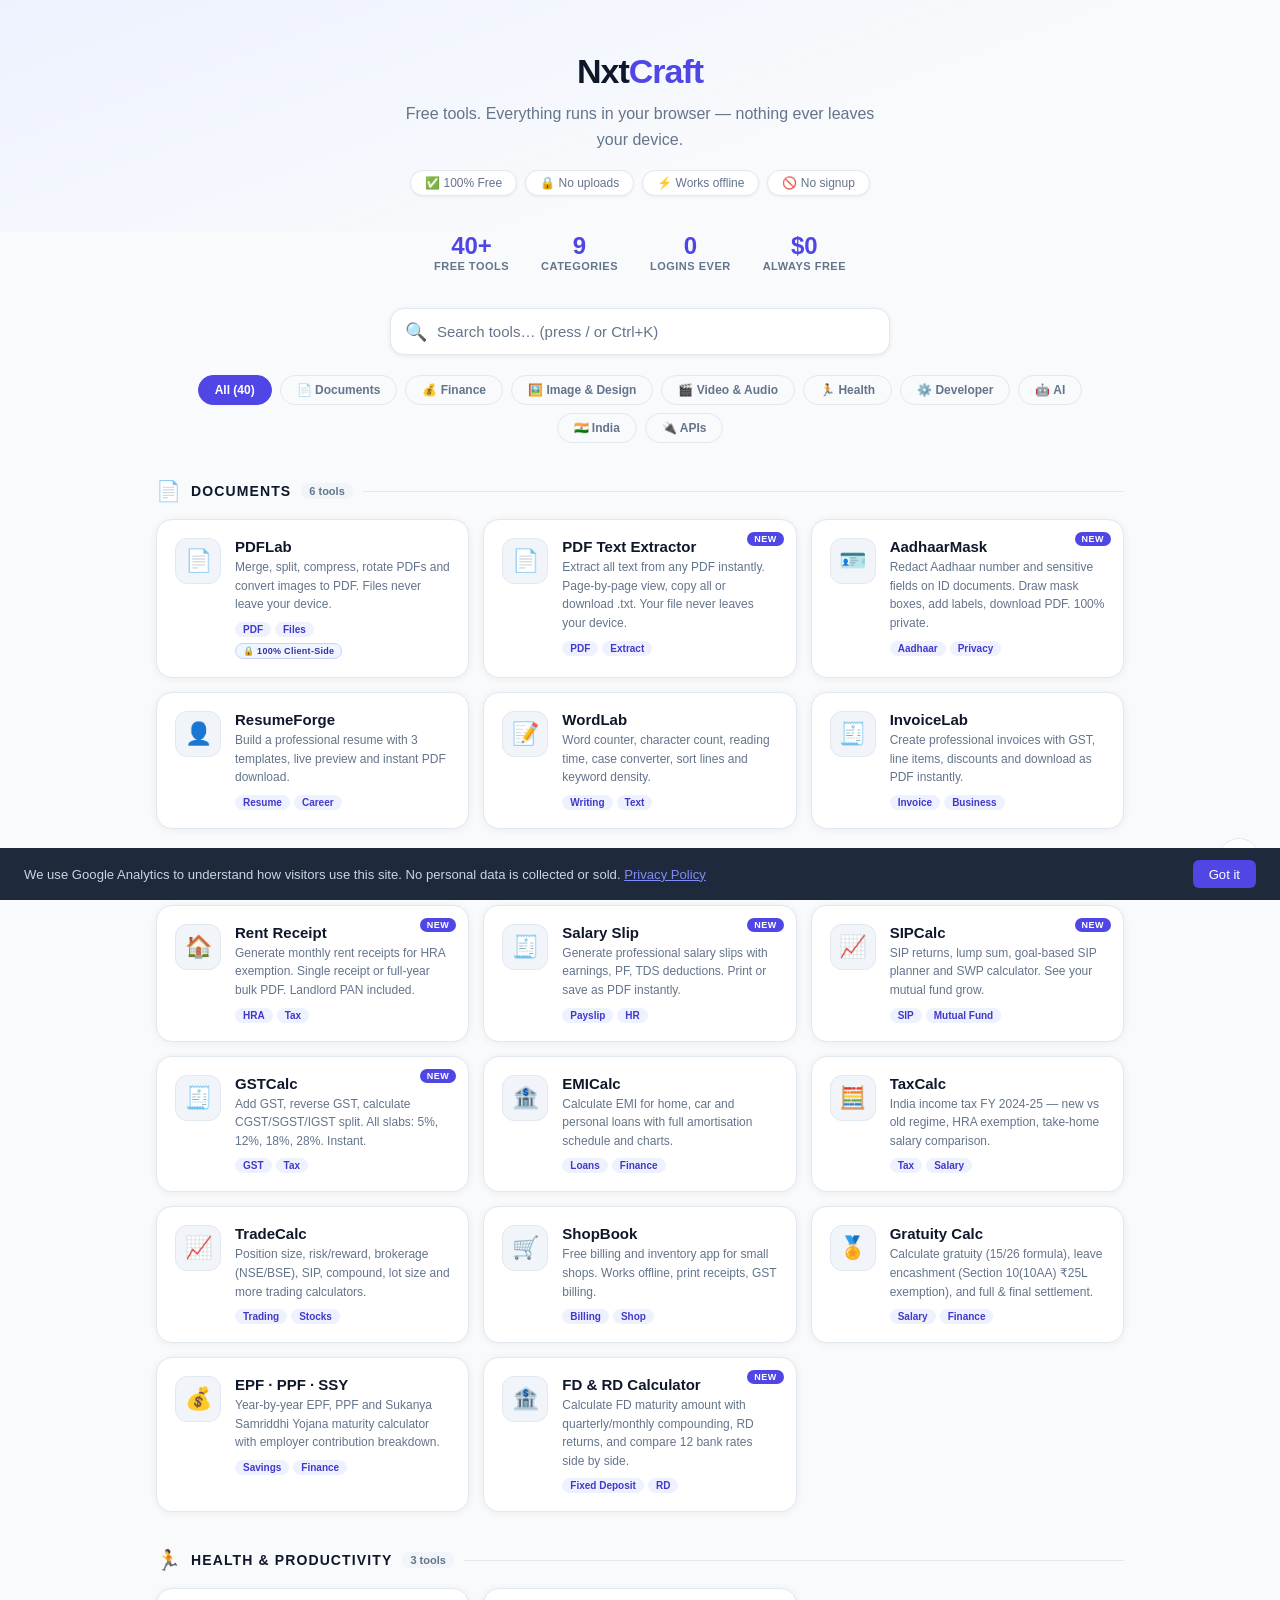
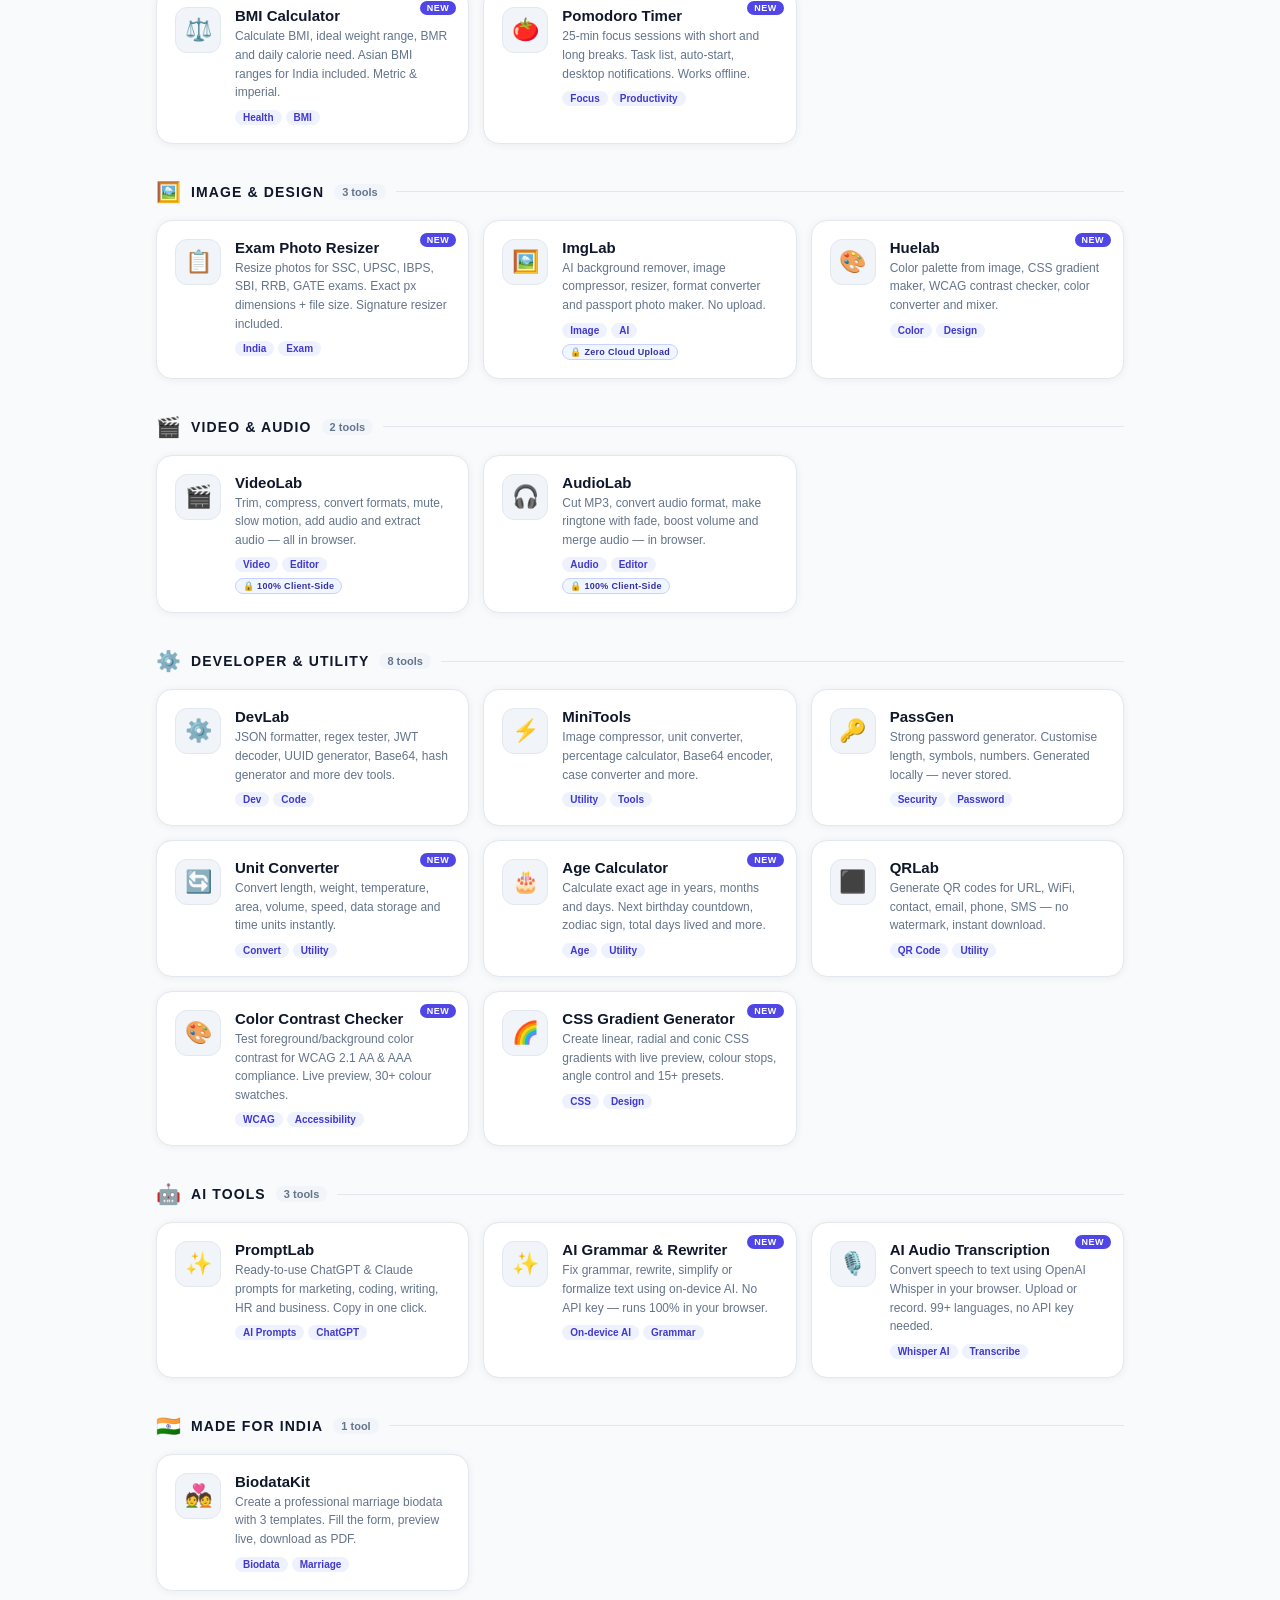
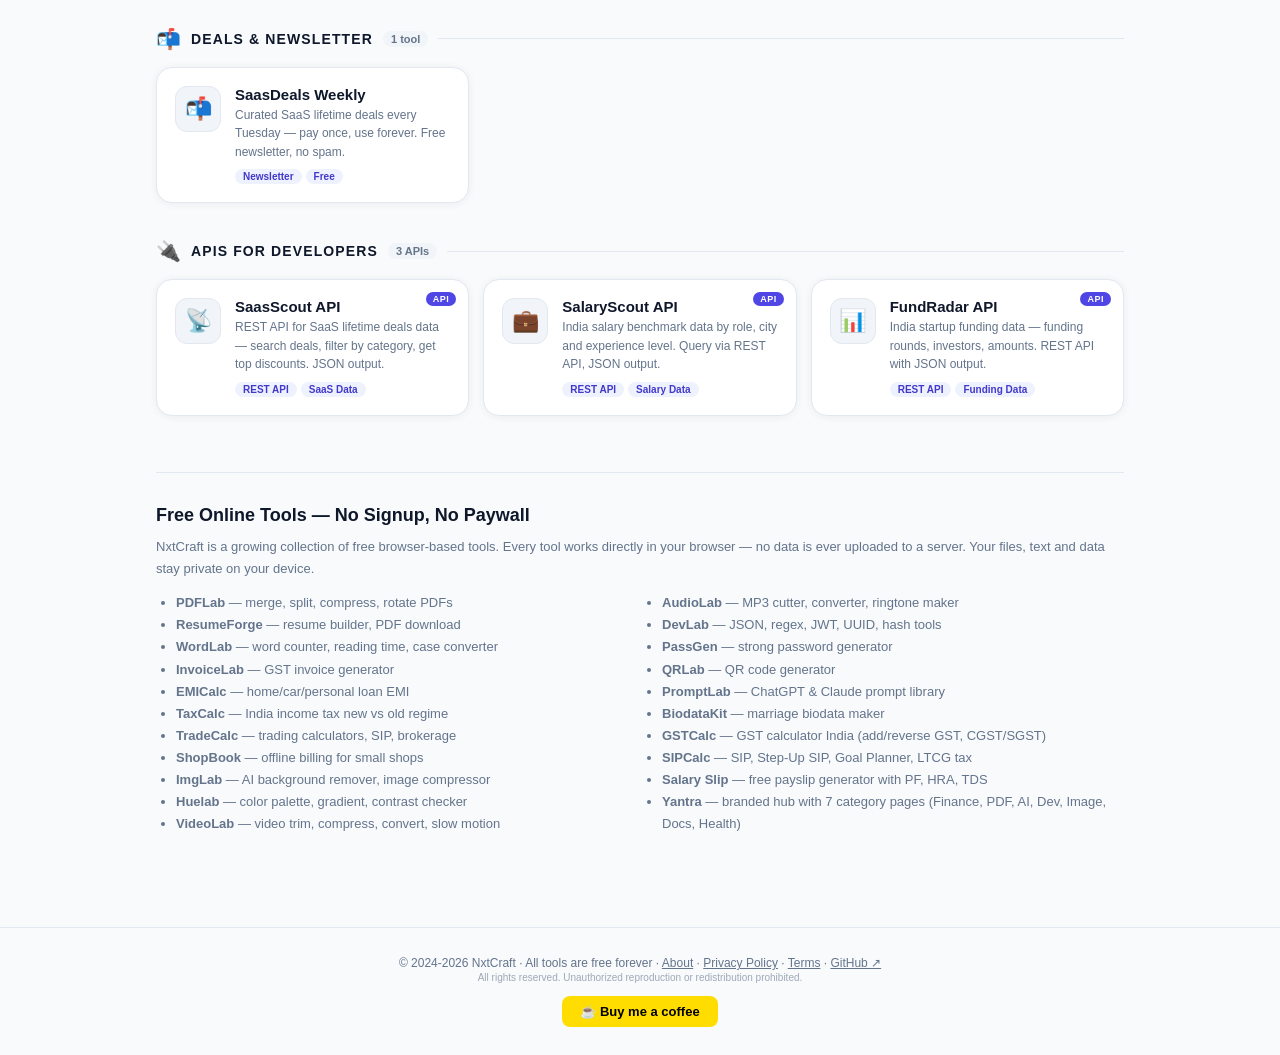
==== index.html @ 3f2fafd3 "fix: update logo display to NxtCraft Co-Authored-By: Claude Sonnet 4.6 <noreply@anthropic.com>" ====
<!DOCTYPE html>
<html lang="en">
<head>
<script async src="https://www.googletagmanager.com/gtag/js?id=G-R9EW10BJGW"></script>
<script>window.dataLayer=window.dataLayer||[];function gtag(){dataLayer.push(arguments);}gtag("js",new Date());gtag("config","G-R9EW10BJGW");</script>
<script async src="https://pagead2.googlesyndication.com/pagead/js/adsbygoogle.js?client=ca-pub-9027849237070207" crossorigin="anonymous"></script>
<meta charset="UTF-8">
<style id="theme-fouc">[data-theme="light"]{--bg:#f8fafc;--surface:#ffffff;--surface2:#f1f5f9;--border:#e2e8f0;--text:#0f172a;--muted:#64748b;--accent:#6366f1}</style>
<script>!function(){var t=localStorage.getItem('nc_theme')||(window.matchMedia('(prefers-color-scheme:dark)').matches?'dark':'light');if(t==='light')document.documentElement.setAttribute('data-theme','light');}();</script>
<meta name="viewport" content="width=device-width, initial-scale=1.0">
<title>NxtCraft – Free Online Tools for Everyone</title>
<meta name="description" content="NxtCraft: Free browser-based tools for PDF, finance, GST, SIP, salary slip, rent receipt, exam photo, image, video, audio, developer, AI and more. No signup, no paywall, nothing leaves your device.">
<meta name="keywords" content="free online tools, free pdf tools, emi calculator, word counter, qr code generator, invoice generator, resume builder, income tax calculator, image compressor, mp3 cutter, video trimmer, password generator">
<link rel="canonical" href="https://nxtcraft.github.io/">
<meta property="og:title" content="NxtCraft – Free Online Tools, No Signup">
<meta property="og:description" content="PDF, GST, finance, image, video, audio, developer tools and more. Free forever, no signup, runs in your browser.">
<meta property="og:type" content="website">
<meta property="og:url" content="https://nxtcraft.github.io/">
<meta property="og:image" content="https://nxtcraft.github.io/og-image.png">
<meta name="twitter:card" content="summary_large_image">
<script type="application/ld+json">{"@context":"https://schema.org","@type":"WebSite","name":"NxtCraft","url":"https://nxtcraft.github.io/","description":"Free online tools for everyone — PDF, finance, image, video, audio, developer, AI. Everything runs in your browser.","potentialAction":{"@type":"SearchAction","target":"https://nxtcraft.github.io/?q={search_term_string}","query-input":"required name=search_term_string"}}</script>
<script type="application/ld+json">{"@context":"https://schema.org","@type":"ItemList","name":"Free Online Tools by NxtCraft","itemListElement":[
  {"@type":"ListItem","position":1,"name":"PDFLab – PDF Tools","url":"https://nxtcraft.github.io/pdflab/"},
  {"@type":"ListItem","position":2,"name":"ResumeForge – Resume Builder","url":"https://nxtcraft.github.io/resumeforge/"},
  {"@type":"ListItem","position":3,"name":"WordLab – Word Counter","url":"https://nxtcraft.github.io/wordlab/"},
  {"@type":"ListItem","position":4,"name":"InvoiceLab – Invoice Generator","url":"https://nxtcraft.github.io/invoicelab/"},
  {"@type":"ListItem","position":5,"name":"EMICalc – Loan EMI Calculator","url":"https://nxtcraft.github.io/emicalc/"},
  {"@type":"ListItem","position":6,"name":"TaxCalc – Income Tax Calculator","url":"https://nxtcraft.github.io/taxcalc/"},
  {"@type":"ListItem","position":7,"name":"TradeCalc – Trading Calculators","url":"https://nxtcraft.github.io/tradecalc/"},
  {"@type":"ListItem","position":8,"name":"ShopBook – Shop Billing","url":"https://nxtcraft.github.io/shopbook/"},
  {"@type":"ListItem","position":9,"name":"ImgLab – Image Tools","url":"https://nxtcraft.github.io/imglab/"},
  {"@type":"ListItem","position":10,"name":"Huelab – Color Tools","url":"https://nxtcraft.github.io/huelab/"},
  {"@type":"ListItem","position":11,"name":"VideoLab – Video Editor","url":"https://nxtcraft.github.io/cliplab/"},
  {"@type":"ListItem","position":12,"name":"AudioLab – Audio Editor","url":"https://nxtcraft.github.io/audiolab/"},
  {"@type":"ListItem","position":13,"name":"DevLab – Developer Tools","url":"https://nxtcraft.github.io/devlab/"},
  {"@type":"ListItem","position":14,"name":"MiniTools – Utility Tools","url":"https://nxtcraft.github.io/minitools/"},
  {"@type":"ListItem","position":15,"name":"PassGen – Password Generator","url":"https://nxtcraft.github.io/passgen/"},
  {"@type":"ListItem","position":16,"name":"QRLab – QR Code Generator","url":"https://nxtcraft.github.io/qrlab/"},
  {"@type":"ListItem","position":17,"name":"PromptLab – AI Prompt Library","url":"https://nxtcraft.github.io/promptlab/"},
  {"@type":"ListItem","position":18,"name":"BiodataKit – Marriage Biodata","url":"https://nxtcraft.github.io/biodatakit/"},
  {"@type":"ListItem","position":19,"name":"GSTCalc – GST Calculator India","url":"https://nxtcraft.github.io/gstcalc/"},
  {"@type":"ListItem","position":20,"name":"SIPCalc – SIP & Mutual Fund Calculator","url":"https://nxtcraft.github.io/sipcalc/"},
  {"@type":"ListItem","position":21,"name":"Salary Slip Generator – Free Payslip Maker","url":"https://nxtcraft.github.io/salaryslip/"},
  {"@type":"ListItem","position":22,"name":"Rent Receipt Generator – Free HRA Rent Receipt India","url":"https://nxtcraft.github.io/rentreceipt/"},
  {"@type":"ListItem","position":23,"name":"Exam Photo Resizer – SSC UPSC IBPS Photo Size","url":"https://nxtcraft.github.io/imglab/#exam"},
  {"@type":"ListItem","position":24,"name":"Gratuity & Leave Encashment Calculator","url":"https://nxtcraft.github.io/gratuity/"},
  {"@type":"ListItem","position":25,"name":"EPF PPF SSY Calculator","url":"https://nxtcraft.github.io/pfcalc/"},
  {"@type":"ListItem","position":26,"name":"Unit Converter – Length Weight Temperature","url":"https://nxtcraft.github.io/unitconv/"},
  {"@type":"ListItem","position":27,"name":"Age Calculator – Exact Age Birthday Countdown","url":"https://nxtcraft.github.io/agecalc/"},
  {"@type":"ListItem","position":28,"name":"Aadhaar Masking Tool – Redact Aadhaar Number","url":"https://nxtcraft.github.io/aadhaar-mask/"},
  {"@type":"ListItem","position":29,"name":"FD & RD Calculator – Fixed Deposit Returns India","url":"https://nxtcraft.github.io/fdcalc/"},
  {"@type":"ListItem","position":30,"name":"BMI Calculator – Body Mass Index Ideal Weight India","url":"https://nxtcraft.github.io/bmi-calc/"},
  {"@type":"ListItem","position":31,"name":"Pomodoro Timer – Focus & Productivity Timer","url":"https://nxtcraft.github.io/pomodoro/"},
  {"@type":"ListItem","position":33,"name":"Color Contrast Checker – WCAG AA/AAA Accessibility","url":"https://nxtcraft.github.io/color-contrast/"},
  {"@type":"ListItem","position":34,"name":"CSS Gradient Generator – Linear Radial Conic","url":"https://nxtcraft.github.io/css-gradient/"},
  {"@type":"ListItem","position":35,"name":"PDF Text Extractor – Extract Text from PDF Free","url":"https://nxtcraft.github.io/pdf-text/"},
  {"@type":"ListItem","position":36,"name":"AI Grammar Checker & Rewriter – No API Key Browser AI","url":"https://nxtcraft.github.io/ai-grammar/"},
  {"@type":"ListItem","position":37,"name":"AI Audio Transcription – Whisper.js Speech to Text Free","url":"https://nxtcraft.github.io/ai-transcribe/"},
  {"@type":"ListItem","position":38,"name":"SaasDeals Weekly – Lifetime SaaS Deals Newsletter","url":"https://nxtcraft.github.io/saasdeals/"}
]}</script>
<style>
*,*::before,*::after{box-sizing:border-box;margin:0;padding:0}
:root{--bg:#080b14;--surface:#0f1422;--surface2:#161c2e;--border:#1e2640;--text:#e8eaf6;--muted:#7986cb;--accent:#818cf8}
body{font-family:-apple-system,BlinkMacSystemFont,'Segoe UI',sans-serif;background:var(--bg);color:var(--text);min-height:100vh}

/* HEADER */
header{text-align:center;padding:52px 20px 36px}
.logo{font-size:34px;font-weight:900;letter-spacing:-1px}.logo span{color:var(--accent)}
header p{font-size:16px;color:var(--muted);margin-top:10px;max-width:500px;margin-left:auto;margin-right:auto;line-height:1.6}
.badge-row{display:flex;flex-wrap:wrap;justify-content:center;gap:8px;margin-top:18px}
.badge{background:var(--surface);border:1px solid var(--border);border-radius:20px;padding:5px 14px;font-size:12px;color:var(--muted)}

/* STATS BAR */
.stats-bar{display:flex;justify-content:center;gap:32px;flex-wrap:wrap;margin:0 auto 36px;max-width:500px}
.stat-item{text-align:center}
.stat-n{font-size:24px;font-weight:900;color:var(--accent)}
.stat-l{font-size:11px;color:var(--muted);font-weight:600;text-transform:uppercase;letter-spacing:.5px}

/* CONTAINER */
.container{max-width:1000px;margin:0 auto;padding:0 16px 80px}

/* SEARCH */
.search-wrap{max-width:500px;margin:0 auto 20px;position:relative}
.search-wrap input{width:100%;padding:14px 16px 14px 46px;border:1.5px solid var(--border);border-radius:14px;font-size:15px;background:var(--surface);color:var(--text);outline:none}
.search-wrap input:focus{border-color:var(--accent)}
.search-wrap input::placeholder{color:var(--muted)}
.search-icon{position:absolute;left:15px;top:50%;transform:translateY(-50%);font-size:18px}

/* FILTER CHIPS */
.filter-row{display:flex;gap:8px;flex-wrap:wrap;justify-content:center;margin-bottom:36px}
.chip{padding:7px 16px;border-radius:20px;border:1.5px solid var(--border);background:transparent;color:var(--muted);font-size:12px;font-weight:600;cursor:pointer;transition:all .15s;white-space:nowrap}
.chip:hover{border-color:var(--accent);color:var(--accent)}
.chip.active{background:var(--accent);color:#0f172a;border-color:var(--accent)}

/* SECTION HEADERS */
.section-header{display:flex;align-items:center;gap:10px;margin:36px 0 16px}
.section-icon{font-size:20px}
.section-name{font-size:14px;font-weight:800;color:var(--text);text-transform:uppercase;letter-spacing:.08em}
.section-count{background:var(--surface2);color:var(--muted);font-size:11px;font-weight:700;padding:2px 8px;border-radius:10px}
.section-line{flex:1;height:1px;background:var(--border)}

/* GRID */
.grid{display:grid;grid-template-columns:repeat(auto-fill,minmax(290px,1fr));gap:14px;margin-bottom:4px}

/* TOOL CARD */
.tool-card{background:var(--surface);border:1px solid var(--border);border-radius:16px;padding:18px;text-decoration:none;color:var(--text);display:flex;align-items:flex-start;gap:14px;transition:border-color .15s,transform .15s;position:relative}
.tool-card:hover{border-color:var(--accent);transform:translateY(-2px)}
.tool-icon{width:46px;height:46px;border-radius:12px;display:flex;align-items:center;justify-content:center;font-size:22px;flex-shrink:0}
.tool-info{flex:1;min-width:0}
.tool-name{font-size:15px;font-weight:700;margin-bottom:3px}
.tool-desc{font-size:12px;color:var(--muted);line-height:1.55}
.tool-tags{display:flex;flex-wrap:wrap;gap:4px;margin-top:8px}
.tag{font-size:10px;font-weight:600;padding:2px 8px;border-radius:10px}

/* NEW BADGE */
.new-badge{position:absolute;top:12px;right:12px;background:#16a34a;color:#fff;font-size:9px;font-weight:800;padding:2px 7px;border-radius:8px;letter-spacing:.5px;text-transform:uppercase}

/* CLIENT-SIDE BADGE */
.cs-badge{display:inline-block;background:#0d2a1a;color:#4ade80;font-size:9px;font-weight:800;padding:2px 7px;border-radius:8px;border:1px solid #166534;margin-top:6px;letter-spacing:.3px}

/* RECENTS TRAY */
.recents-wrap{max-width:500px;margin:0 auto 20px;display:none}
.recents-label{font-size:11px;font-weight:700;color:var(--muted);text-transform:uppercase;letter-spacing:.05em;margin-bottom:8px;display:flex;align-items:center;justify-content:space-between}
.recents-list{display:flex;flex-wrap:wrap;gap:7px}
.recent-chip{display:flex;align-items:center;gap:5px;padding:6px 12px;background:var(--surface);border:1px solid var(--border);border-radius:20px;text-decoration:none;color:var(--text);font-size:12px;font-weight:600;transition:border-color .15s}
.recent-chip:hover{border-color:var(--accent)}
.recent-chip .ri{font-size:14px}

/* THEME TOGGLE */
.theme-btn{position:fixed;bottom:20px;right:20px;z-index:100;background:var(--surface);border:1px solid var(--border);border-radius:50%;width:42px;height:42px;font-size:18px;cursor:pointer;display:flex;align-items:center;justify-content:center;transition:border-color .15s}
.theme-btn:hover{border-color:var(--accent)}

/* Light mode */
body.light{--bg:#f8fafc;--surface:#ffffff;--surface2:#f1f5f9;--border:#e2e8f0;--text:#0f172a;--muted:#64748b;--accent:#4f46e5}
body.light .tool-card{box-shadow:0 1px 8px rgba(0,0,0,.06)}
body.light .tool-card:hover{box-shadow:0 4px 20px rgba(79,70,229,.1);border-color:var(--accent)}
body.light .tool-icon{background:var(--surface2)!important;border:1.5px solid var(--border)!important}
body.light .tag{background:#eef2ff!important;color:#4338ca!important}
body.light .cs-badge{background:#eff6ff!important;color:#3730a3!important;border-color:#c7d2fe!important}
body.light header{background:linear-gradient(160deg,#eef2ff 0%,#f8fafc 60%)}
body.light .search-wrap input{background:#fff;box-shadow:0 1px 4px rgba(0,0,0,.08)}
body.light .badge{background:#fff;box-shadow:0 1px 3px rgba(0,0,0,.06)}
body.light .stat-n{color:var(--accent)}
body.light .new-badge{background:#4f46e5}
body.light .chip.active{background:var(--accent);color:#fff}

/* HIDDEN during filter */
.section-block.hidden{display:none}
.tool-card.hidden{display:none}

/* SEO */
.seo-section{margin-top:56px;padding-top:32px;border-top:1px solid var(--border)}
.seo-section h2{font-size:18px;font-weight:800;margin-bottom:10px}
.seo-section p,.seo-section li{font-size:13px;color:var(--muted);line-height:1.7}
.seo-section ul{padding-left:20px;margin-bottom:12px}

footer{text-align:center;padding:28px;font-size:12px;color:var(--muted);border-top:1px solid var(--border)}
footer a{color:var(--muted)}footer a:hover{color:var(--accent)}
</style>
</head>
<body>

<header>
  <div class="logo">Nxt<span>Craft</span></div>
  <p>Free tools. Everything runs in your browser — nothing ever leaves your device.</p>
  <div class="badge-row">
    <span class="badge">✅ 100% Free</span>
    <span class="badge">🔒 No uploads</span>
    <span class="badge">⚡ Works offline</span>
    <span class="badge">🚫 No signup</span>
  </div>
</header>

<div class="container">

  <div class="stats-bar">
    <div class="stat-item"><div class="stat-n" id="stat-count">—</div><div class="stat-l">Free tools</div></div>
    <div class="stat-item"><div class="stat-n">9</div><div class="stat-l">Categories</div></div>
    <div class="stat-item"><div class="stat-n">0</div><div class="stat-l">Logins ever</div></div>
    <div class="stat-item"><div class="stat-n">$0</div><div class="stat-l">Always free</div></div>
  </div>

  <div class="recents-wrap" id="recents-wrap">
    <div class="recents-label"><span>⚡ Recently Used</span><button onclick="clearRecents()" style="background:none;border:none;color:var(--muted);font-size:11px;cursor:pointer;padding:0;">Clear</button></div>
    <div class="recents-list" id="recents-list"></div>
  </div>

  <div class="search-wrap">
    <span class="search-icon">🔍</span>
    <input type="text" id="search" placeholder="Search tools… (press / or Ctrl+K)" oninput="filterTools(this.value)" autocomplete="off">
  </div>

  <div class="filter-row">
    <button class="chip active" id="chip-all" onclick="filterCat('all',this)">All</button>
    <button class="chip" onclick="filterCat('documents',this)">📄 Documents</button>
    <button class="chip" onclick="filterCat('finance',this)">💰 Finance</button>
    <button class="chip" onclick="filterCat('image',this)">🖼️ Image & Design</button>
    <button class="chip" onclick="filterCat('media',this)">🎬 Video & Audio</button>
    <button class="chip" onclick="filterCat('health',this)">🏃 Health</button>
    <button class="chip" onclick="filterCat('developer',this)">⚙️ Developer</button>
    <button class="chip" onclick="filterCat('ai',this)">🤖 AI</button>
    <button class="chip" onclick="filterCat('india',this)">🇮🇳 India</button>
    <button class="chip" onclick="filterCat('api',this)">🔌 APIs</button>
  </div>

  <!-- DOCUMENTS -->
  <div class="section-block" data-cat="documents">
    <div class="section-header">
      <span class="section-icon">📄</span>
      <span class="section-name">Documents</span>
      <span class="section-count">6 tools</span>
      <div class="section-line"></div>
    </div>
    <div class="grid">
      <a class="tool-card" href="pdflab/" target="_blank" rel="noopener" data-tags="pdf merge split compress rotate image convert word combine pdf documents">
        <div class="tool-icon" style="background:#1c1b2e;">📄</div>
        <div class="tool-info">
          <div class="tool-name">PDFLab</div>
          <div class="tool-desc">Merge, split, compress, rotate PDFs and convert images to PDF. Files never leave your device.</div>
          <div class="tool-tags"><span class="tag" style="background:#3b1d28;color:#f87171;">PDF</span><span class="tag" style="background:#3b1d28;color:#f87171;">Files</span></div>
          <span class="cs-badge">🔒 100% Client-Side</span>
        </div>
      </a>
      <a class="tool-card" href="pdf-text/" target="_blank" rel="noopener" data-tags="pdf text extractor extract text from pdf pdf to text pdf reader copy pdf text free browser offline">
        <div class="tool-icon" style="background:#1a0a0a;">📄</div>
        <div class="tool-info">
          <div class="tool-name">PDF Text Extractor</div>
          <div class="tool-desc">Extract all text from any PDF instantly. Page-by-page view, copy all or download .txt. Your file never leaves your device.</div>
          <div class="tool-tags"><span class="tag" style="background:#1a0a0a;color:#f87171;">PDF</span><span class="tag" style="background:#1a0a0a;color:#f87171;">Extract</span></div>
        </div>
        <span class="new-badge">NEW</span>
      </a>
      <a class="tool-card" href="aadhaar-mask/" target="_blank" rel="noopener" data-tags="aadhaar masking redact id card document privacy kyc mask number">
        <div class="tool-icon" style="background:#1a1200;">🪪</div>
        <div class="tool-info">
          <div class="tool-name">AadhaarMask</div>
          <div class="tool-desc">Redact Aadhaar number and sensitive fields on ID documents. Draw mask boxes, add labels, download PDF. 100% private.</div>
          <div class="tool-tags"><span class="tag" style="background:#1a1200;color:#fbbf24;">Aadhaar</span><span class="tag" style="background:#1a1200;color:#fbbf24;">Privacy</span></div>
        </div>
        <span class="new-badge">NEW</span>
      </a>
      <a class="tool-card" href="resumeforge/" target="_blank" rel="noopener" data-tags="resume builder cv template pdf download fresher biodata">
        <div class="tool-icon" style="background:#1e1b2e;">👤</div>
        <div class="tool-info">
          <div class="tool-name">ResumeForge</div>
          <div class="tool-desc">Build a professional resume with 3 templates, live preview and instant PDF download.</div>
          <div class="tool-tags"><span class="tag" style="background:#2d1b4e;color:#a78bfa;">Resume</span><span class="tag" style="background:#2d1b4e;color:#a78bfa;">Career</span></div>
        </div>
      </a>
      <a class="tool-card" href="wordlab/" target="_blank" rel="noopener" data-tags="word count character counter reading time text case converter sort lines keyword density">
        <div class="tool-icon" style="background:#1a2e20;">📝</div>
        <div class="tool-info">
          <div class="tool-name">WordLab</div>
          <div class="tool-desc">Word counter, character count, reading time, case converter, sort lines and keyword density.</div>
          <div class="tool-tags"><span class="tag" style="background:#1a3320;color:#4ade80;">Writing</span><span class="tag" style="background:#1a3320;color:#4ade80;">Text</span></div>
        </div>
      </a>
      <a class="tool-card" href="invoicelab/" target="_blank" rel="noopener" data-tags="invoice generator pdf free gst billing freelancer business">
        <div class="tool-icon" style="background:#1a2535;">🧾</div>
        <div class="tool-info">
          <div class="tool-name">InvoiceLab</div>
          <div class="tool-desc">Create professional invoices with GST, line items, discounts and download as PDF instantly.</div>
          <div class="tool-tags"><span class="tag" style="background:#1a2e3b;color:#38bdf8;">Invoice</span><span class="tag" style="background:#1a2e3b;color:#38bdf8;">Business</span></div>
        </div>
      </a>
    </div>
  </div>

  <!-- FINANCE -->
  <div class="section-block" data-cat="finance">
    <div class="section-header">
      <span class="section-icon">💰</span>
      <span class="section-name">Finance & Business</span>
      <span class="section-count">9 tools</span>
      <div class="section-line"></div>
    </div>
    <div class="grid">
      <a class="tool-card" href="rentreceipt/" target="_blank" rel="noopener" data-tags="rent receipt generator india hra exemption hra rent receipt pdf monthly rent receipt landlord pan house rent">
        <div class="tool-icon" style="background:#083344;">🏠</div>
        <div class="tool-info">
          <div class="tool-name">Rent Receipt</div>
          <div class="tool-desc">Generate monthly rent receipts for HRA exemption. Single receipt or full-year bulk PDF. Landlord PAN included.</div>
          <div class="tool-tags"><span class="tag" style="background:#0c2030;color:#38bdf8;">HRA</span><span class="tag" style="background:#0c2030;color:#38bdf8;">Tax</span></div>
        </div>
        <span class="new-badge">NEW</span>
      </a>
      <a class="tool-card" href="salaryslip/" target="_blank" rel="noopener" data-tags="salary slip generator payslip maker salary certificate pay stub india pf tds deductions earnings free download pdf">
        <div class="tool-icon" style="background:#0c1118;">🧾</div>
        <div class="tool-info">
          <div class="tool-name">Salary Slip</div>
          <div class="tool-desc">Generate professional salary slips with earnings, PF, TDS deductions. Print or save as PDF instantly.</div>
          <div class="tool-tags"><span class="tag" style="background:#0c1520;color:#38bdf8;">Payslip</span><span class="tag" style="background:#0c1520;color:#38bdf8;">HR</span></div>
        </div>
        <span class="new-badge">NEW</span>
      </a>
      <a class="tool-card" href="sipcalc/" target="_blank" rel="noopener" data-tags="sip calculator mutual fund sip return lump sum goal planner swp calculator india monthly investment">
        <div class="tool-icon" style="background:#0d1a2e;">📈</div>
        <div class="tool-info">
          <div class="tool-name">SIPCalc</div>
          <div class="tool-desc">SIP returns, lump sum, goal-based SIP planner and SWP calculator. See your mutual fund grow.</div>
          <div class="tool-tags"><span class="tag" style="background:#0d1e3a;color:#60a5fa;">SIP</span><span class="tag" style="background:#0d1e3a;color:#60a5fa;">Mutual Fund</span></div>
        </div>
        <span class="new-badge">NEW</span>
      </a>
      <a class="tool-card" href="gstcalc/" target="_blank" rel="noopener" data-tags="gst calculator india reverse gst cgst sgst igst 18 percent gst 28 percent gst rate finder inclusive exclusive">
        <div class="tool-icon" style="background:#0d1f0f;">🧾</div>
        <div class="tool-info">
          <div class="tool-name">GSTCalc</div>
          <div class="tool-desc">Add GST, reverse GST, calculate CGST/SGST/IGST split. All slabs: 5%, 12%, 18%, 28%. Instant.</div>
          <div class="tool-tags"><span class="tag" style="background:#0a2010;color:#4ade80;">GST</span><span class="tag" style="background:#0a2010;color:#4ade80;">Tax</span></div>
        </div>
        <span class="new-badge">NEW</span>
      </a>
      <a class="tool-card" href="emicalc/" target="_blank" rel="noopener" data-tags="emi calculator home loan car loan personal loan amortization india monthly payment">
        <div class="tool-icon" style="background:#1e1b2e;">🏦</div>
        <div class="tool-info">
          <div class="tool-name">EMICalc</div>
          <div class="tool-desc">Calculate EMI for home, car and personal loans with full amortisation schedule and charts.</div>
          <div class="tool-tags"><span class="tag" style="background:#2d1b4e;color:#a78bfa;">Loans</span><span class="tag" style="background:#2d1b4e;color:#a78bfa;">Finance</span></div>
        </div>
      </a>
      <a class="tool-card" href="taxcalc/" target="_blank" rel="noopener" data-tags="income tax calculator india new regime old regime 2024-25 HRA take home salary">
        <div class="tool-icon" style="background:#1f1a12;">🧮</div>
        <div class="tool-info">
          <div class="tool-name">TaxCalc</div>
          <div class="tool-desc">India income tax FY 2024-25 — new vs old regime, HRA exemption, take-home salary comparison.</div>
          <div class="tool-tags"><span class="tag" style="background:#2e1f08;color:#fbbf24;">Tax</span><span class="tag" style="background:#2e1f08;color:#fbbf24;">Salary</span></div>
        </div>
      </a>
      <a class="tool-card" href="tradecalc/" target="_blank" rel="noopener" data-tags="trading calculator position size risk reward brokerage sip compound nse bse lot size">
        <div class="tool-icon" style="background:#0f1f12;">📈</div>
        <div class="tool-info">
          <div class="tool-name">TradeCalc</div>
          <div class="tool-desc">Position size, risk/reward, brokerage (NSE/BSE), SIP, compound, lot size and more trading calculators.</div>
          <div class="tool-tags"><span class="tag" style="background:#0f2214;color:#34d399;">Trading</span><span class="tag" style="background:#0f2214;color:#34d399;">Stocks</span></div>
        </div>
      </a>
      <a class="tool-card" href="shopbook/" target="_blank" rel="noopener" data-tags="shop billing inventory management kirana dukaan gst receipt offline small business">
        <div class="tool-icon" style="background:#1f160d;">🛒</div>
        <div class="tool-info">
          <div class="tool-name">ShopBook</div>
          <div class="tool-desc">Free billing and inventory app for small shops. Works offline, print receipts, GST billing.</div>
          <div class="tool-tags"><span class="tag" style="background:#2a1a08;color:#fb923c;">Billing</span><span class="tag" style="background:#2a1a08;color:#fb923c;">Shop</span></div>
        </div>
      </a>
      <a class="tool-card" href="gratuity/" target="_blank" rel="noopener" data-tags="gratuity calculator india leave encashment calculator full final settlement f&f payment of gratuity act section 10 10aa">
        <div class="tool-icon" style="background:#1a1200;">🏅</div>
        <div class="tool-info">
          <div class="tool-name">Gratuity Calc</div>
          <div class="tool-desc">Calculate gratuity (15/26 formula), leave encashment (Section 10(10AA) ₹25L exemption), and full & final settlement.</div>
          <div class="tool-tags"><span class="tag" style="background:#1a1200;color:#fbbf24;">Salary</span><span class="tag" style="background:#1a1200;color:#fbbf24;">Finance</span></div>
        </div>
      </a>
      <a class="tool-card" href="pfcalc/" target="_blank" rel="noopener" data-tags="epf calculator ppf calculator ssy calculator sukanya samriddhi yojana provident fund interest 2024 maturity">
        <div class="tool-icon" style="background:#041a18;">💰</div>
        <div class="tool-info">
          <div class="tool-name">EPF · PPF · SSY</div>
          <div class="tool-desc">Year-by-year EPF, PPF and Sukanya Samriddhi Yojana maturity calculator with employer contribution breakdown.</div>
          <div class="tool-tags"><span class="tag" style="background:#042018;color:#2dd4bf;">Savings</span><span class="tag" style="background:#042018;color:#2dd4bf;">Finance</span></div>
        </div>
      </a>
      <a class="tool-card" href="fdcalc/" target="_blank" rel="noopener" data-tags="fd calculator fixed deposit rd calculator recurring deposit bank interest rate india senior citizen quarterly maturity amount tds">
        <div class="tool-icon" style="background:#042d1a;">🏦</div>
        <div class="tool-info">
          <div class="tool-name">FD & RD Calculator</div>
          <div class="tool-desc">Calculate FD maturity amount with quarterly/monthly compounding, RD returns, and compare 12 bank rates side by side.</div>
          <div class="tool-tags"><span class="tag" style="background:#042d1a;color:#4ade80;">Fixed Deposit</span><span class="tag" style="background:#042d1a;color:#4ade80;">RD</span></div>
        </div>
        <span class="new-badge">NEW</span>
      </a>
    </div>
  </div>

  <!-- HEALTH & PRODUCTIVITY -->
  <div class="section-block" data-cat="health">
    <div class="section-header">
      <span class="section-icon">🏃</span>
      <span class="section-name">Health & Productivity</span>
      <span class="section-count">3 tools</span>
      <div class="section-line"></div>
    </div>
    <div class="grid">
      <a class="tool-card" href="bmi-calc/" target="_blank" rel="noopener" data-tags="bmi calculator india body mass index ideal weight bmr tdee calorie need asian bmi metric imperial">
        <div class="tool-icon" style="background:#082030;">⚖️</div>
        <div class="tool-info">
          <div class="tool-name">BMI Calculator</div>
          <div class="tool-desc">Calculate BMI, ideal weight range, BMR and daily calorie need. Asian BMI ranges for India included. Metric & imperial.</div>
          <div class="tool-tags"><span class="tag" style="background:#082030;color:#38bdf8;">Health</span><span class="tag" style="background:#082030;color:#38bdf8;">BMI</span></div>
        </div>
        <span class="new-badge">NEW</span>
      </a>
      <a class="tool-card" href="pomodoro/" target="_blank" rel="noopener" data-tags="pomodoro timer focus timer 25 minute timer work break productivity timer task tracker offline browser timer">
        <div class="tool-icon" style="background:#2d0a0a;">🍅</div>
        <div class="tool-info">
          <div class="tool-name">Pomodoro Timer</div>
          <div class="tool-desc">25-min focus sessions with short and long breaks. Task list, auto-start, desktop notifications. Works offline.</div>
          <div class="tool-tags"><span class="tag" style="background:#2d0a0a;color:#f87171;">Focus</span><span class="tag" style="background:#2d0a0a;color:#f87171;">Productivity</span></div>
        </div>
        <span class="new-badge">NEW</span>
      </a>
    </div>
  </div>

  <!-- IMAGE & DESIGN -->
  <div class="section-block" data-cat="image">
    <div class="section-header">
      <span class="section-icon">🖼️</span>
      <span class="section-name">Image & Design</span>
      <span class="section-count">3 tools</span>
      <div class="section-line"></div>
    </div>
    <div class="grid">
      <a class="tool-card" href="imglab/#exam" target="_blank" rel="noopener" data-tags="exam photo resize ssc upsc ibps sbi rrb gate neet signature resize government exam photo size india">
        <div class="tool-icon" style="background:#1e1b2e;">📋</div>
        <div class="tool-info">
          <div class="tool-name">Exam Photo Resizer</div>
          <div class="tool-desc">Resize photos for SSC, UPSC, IBPS, SBI, RRB, GATE exams. Exact px dimensions + file size. Signature resizer included.</div>
          <div class="tool-tags"><span class="tag" style="background:#2d1b4e;color:#a78bfa;">India</span><span class="tag" style="background:#2d1b4e;color:#a78bfa;">Exam</span></div>
        </div>
        <span class="new-badge">NEW</span>
      </a>
      <a class="tool-card" href="imglab/" target="_blank" rel="noopener" data-tags="remove background image compressor resize image convert png jpg webp passport photo background remover free compress photo">
        <div class="tool-icon" style="background:#1e1b2e;">🖼️</div>
        <div class="tool-info">
          <div class="tool-name">ImgLab</div>
          <div class="tool-desc">AI background remover, image compressor, resizer, format converter and passport photo maker. No upload.</div>
          <div class="tool-tags"><span class="tag" style="background:#2d1b4e;color:#c084fc;">Image</span><span class="tag" style="background:#2d1b4e;color:#c084fc;">AI</span></div>
          <span class="cs-badge">🔒 Zero Cloud Upload</span>
        </div>
      </a>
      <a class="tool-card" href="huelab/" target="_blank" rel="noopener" data-tags="color palette generator gradient maker css contrast checker hex rgb hsl color mixer">
        <div class="tool-icon" style="background:#1f1020;">🎨</div>
        <div class="tool-info">
          <div class="tool-name">Huelab</div>
          <div class="tool-desc">Color palette from image, CSS gradient maker, WCAG contrast checker, color converter and mixer.</div>
          <div class="tool-tags"><span class="tag" style="background:#2d0f1e;color:#fb7185;">Color</span><span class="tag" style="background:#2d0f1e;color:#fb7185;">Design</span></div>
        </div>
        <span class="new-badge">NEW</span>
      </a>
    </div>
  </div>

  <!-- VIDEO & AUDIO -->
  <div class="section-block" data-cat="media">
    <div class="section-header">
      <span class="section-icon">🎬</span>
      <span class="section-name">Video & Audio</span>
      <span class="section-count">2 tools</span>
      <div class="section-line"></div>
    </div>
    <div class="grid">
      <a class="tool-card" href="cliplab/" target="_blank" rel="noopener" data-tags="trim video online free compress video cut video video to mp3 mute video slow motion add audio convert video format no upload edit video">
        <div class="tool-icon" style="background:#0e1f1d;">🎬</div>
        <div class="tool-info">
          <div class="tool-name">VideoLab</div>
          <div class="tool-desc">Trim, compress, convert formats, mute, slow motion, add audio and extract audio — all in browser.</div>
          <div class="tool-tags"><span class="tag" style="background:#0d2321;color:#2dd4bf;">Video</span><span class="tag" style="background:#0d2321;color:#2dd4bf;">Editor</span></div>
          <span class="cs-badge">🔒 100% Client-Side</span>
        </div>
      </a>
      <a class="tool-card" href="audiolab/" target="_blank" rel="noopener" data-tags="mp3 cutter audio converter ringtone maker volume booster merge audio free online cut audio edit mp3">
        <div class="tool-icon" style="background:#1f1a0d;">🎧</div>
        <div class="tool-info">
          <div class="tool-name">AudioLab</div>
          <div class="tool-desc">Cut MP3, convert audio format, make ringtone with fade, boost volume and merge audio — in browser.</div>
          <div class="tool-tags"><span class="tag" style="background:#2e1f08;color:#fbbf24;">Audio</span><span class="tag" style="background:#2e1f08;color:#fbbf24;">Editor</span></div>
          <span class="cs-badge">🔒 100% Client-Side</span>
        </div>
      </a>
    </div>
  </div>

  <!-- DEVELOPER -->
  <div class="section-block" data-cat="developer">
    <div class="section-header">
      <span class="section-icon">⚙️</span>
      <span class="section-name">Developer & Utility</span>
      <span class="section-count">8 tools</span>
      <div class="section-line"></div>
    </div>
    <div class="grid">
      <a class="tool-card" href="devlab/" target="_blank" rel="noopener" data-tags="developer tools json formatter regex tester uuid jwt decoder hash base64 url encoder css color">
        <div class="tool-icon" style="background:#1a1f2e; border:1px solid #334155;">⚙️</div>
        <div class="tool-info">
          <div class="tool-name">DevLab</div>
          <div class="tool-desc">JSON formatter, regex tester, JWT decoder, UUID generator, Base64, hash generator and more dev tools.</div>
          <div class="tool-tags"><span class="tag" style="background:#1e2a3b;color:#60a5fa;">Dev</span><span class="tag" style="background:#1e2a3b;color:#60a5fa;">Code</span></div>
        </div>
      </a>
      <a class="tool-card" href="minitools/" target="_blank" rel="noopener" data-tags="image compressor percentage calculator unit converter base64 encoder case converter everyday utility free tools">
        <div class="tool-icon" style="background:#0e1f1d;">⚡</div>
        <div class="tool-info">
          <div class="tool-name">MiniTools</div>
          <div class="tool-desc">Image compressor, unit converter, percentage calculator, Base64 encoder, case converter and more.</div>
          <div class="tool-tags"><span class="tag" style="background:#0d2321;color:#2dd4bf;">Utility</span><span class="tag" style="background:#0d2321;color:#2dd4bf;">Tools</span></div>
        </div>
      </a>
      <a class="tool-card" href="passgen/" target="_blank" rel="noopener" data-tags="password generator strong password random password free secure no storage secure random">
        <div class="tool-icon" style="background:#1a1f2e;">🔑</div>
        <div class="tool-info">
          <div class="tool-name">PassGen</div>
          <div class="tool-desc">Strong password generator. Customise length, symbols, numbers. Generated locally — never stored.</div>
          <div class="tool-tags"><span class="tag" style="background:#1e2a3b;color:#60a5fa;">Security</span><span class="tag" style="background:#1e2a3b;color:#60a5fa;">Password</span></div>
        </div>
      </a>
      <a class="tool-card" href="unitconv/" target="_blank" rel="noopener" data-tags="unit converter length weight temperature area volume speed data storage time km miles celsius fahrenheit kg pounds">
        <div class="tool-icon" style="background:#082030;">🔄</div>
        <div class="tool-info">
          <div class="tool-name">Unit Converter</div>
          <div class="tool-desc">Convert length, weight, temperature, area, volume, speed, data storage and time units instantly.</div>
          <div class="tool-tags"><span class="tag" style="background:#0d1f2a;color:#38bdf8;">Convert</span><span class="tag" style="background:#0d1f2a;color:#38bdf8;">Utility</span></div>
        </div>
        <span class="new-badge">NEW</span>
      </a>
      <a class="tool-card" href="agecalc/" target="_blank" rel="noopener" data-tags="age calculator date of birth birthday countdown zodiac exact age years months days">
        <div class="tool-icon" style="background:#1a0a2e;">🎂</div>
        <div class="tool-info">
          <div class="tool-name">Age Calculator</div>
          <div class="tool-desc">Calculate exact age in years, months and days. Next birthday countdown, zodiac sign, total days lived and more.</div>
          <div class="tool-tags"><span class="tag" style="background:#1a0a2e;color:#a78bfa;">Age</span><span class="tag" style="background:#1a0a2e;color:#a78bfa;">Utility</span></div>
        </div>
        <span class="new-badge">NEW</span>
      </a>
      <a class="tool-card" href="qrlab/" target="_blank" rel="noopener" data-tags="qr code generator url wifi vcard contact email phone sms free no watermark instant download">
        <div class="tool-icon" style="background:#0e1a1f;">⬛</div>
        <div class="tool-info">
          <div class="tool-name">QRLab</div>
          <div class="tool-desc">Generate QR codes for URL, WiFi, contact, email, phone, SMS — no watermark, instant download.</div>
          <div class="tool-tags"><span class="tag" style="background:#0d1f2a;color:#38bdf8;">QR Code</span><span class="tag" style="background:#0d1f2a;color:#38bdf8;">Utility</span></div>
        </div>
      </a>
      <a class="tool-card" href="color-contrast/" target="_blank" rel="noopener" data-tags="color contrast checker wcag aa aaa accessibility contrast ratio text background designer frontend web">
        <div class="tool-icon" style="background:#1a1b2e;">🎨</div>
        <div class="tool-info">
          <div class="tool-name">Color Contrast Checker</div>
          <div class="tool-desc">Test foreground/background color contrast for WCAG 2.1 AA &amp; AAA compliance. Live preview, 30+ colour swatches.</div>
          <div class="tool-tags"><span class="tag" style="background:#1a1b2e;color:#818cf8;">WCAG</span><span class="tag" style="background:#1a1b2e;color:#818cf8;">Accessibility</span></div>
        </div>
        <span class="new-badge">NEW</span>
      </a>
      <a class="tool-card" href="css-gradient/" target="_blank" rel="noopener" data-tags="css gradient generator linear radial conic gradient live preview copy css code presets web design">
        <div class="tool-icon" style="background:#1e1b2e;">🌈</div>
        <div class="tool-info">
          <div class="tool-name">CSS Gradient Generator</div>
          <div class="tool-desc">Create linear, radial and conic CSS gradients with live preview, colour stops, angle control and 15+ presets.</div>
          <div class="tool-tags"><span class="tag" style="background:#2d1b4e;color:#c084fc;">CSS</span><span class="tag" style="background:#2d1b4e;color:#c084fc;">Design</span></div>
        </div>
        <span class="new-badge">NEW</span>
      </a>
    </div>
  </div>

  <!-- AI TOOLS -->
  <div class="section-block" data-cat="ai">
    <div class="section-header">
      <span class="section-icon">🤖</span>
      <span class="section-name">AI Tools</span>
      <span class="section-count">3 tools</span>
      <div class="section-line"></div>
    </div>
    <div class="grid">
      <a class="tool-card" href="promptlab/" target="_blank" rel="noopener" data-tags="chatgpt prompts claude prompts ai prompts marketing writing coding hr business productivity free copy">
        <div class="tool-icon" style="background:#1e1b2e;">✨</div>
        <div class="tool-info">
          <div class="tool-name">PromptLab</div>
          <div class="tool-desc">Ready-to-use ChatGPT & Claude prompts for marketing, coding, writing, HR and business. Copy in one click.</div>
          <div class="tool-tags"><span class="tag" style="background:#2d1b4e;color:#c084fc;">AI Prompts</span><span class="tag" style="background:#2d1b4e;color:#c084fc;">ChatGPT</span></div>
        </div>
      </a>
      <a class="tool-card" href="ai-grammar/" target="_blank" rel="noopener" data-tags="ai grammar checker text rewriter grammar fix simplify formal casual summarize transformers.js no api key offline browser ai">
        <div class="tool-icon" style="background:#1e0d2e;">✨</div>
        <div class="tool-info">
          <div class="tool-name">AI Grammar &amp; Rewriter</div>
          <div class="tool-desc">Fix grammar, rewrite, simplify or formalize text using on-device AI. No API key — runs 100% in your browser.</div>
          <div class="tool-tags"><span class="tag" style="background:#2d1b4e;color:#a78bfa;">On-device AI</span><span class="tag" style="background:#2d1b4e;color:#a78bfa;">Grammar</span></div>
        </div>
        <span class="new-badge">NEW</span>
      </a>
      <a class="tool-card" href="ai-transcribe/" target="_blank" rel="noopener" data-tags="ai audio transcription whisper speech to text stt mp3 wav transcribe microphone record no api key browser offline india hindi">
        <div class="tool-icon" style="background:#0a1829;">🎙️</div>
        <div class="tool-info">
          <div class="tool-name">AI Audio Transcription</div>
          <div class="tool-desc">Convert speech to text using OpenAI Whisper in your browser. Upload or record. 99+ languages, no API key needed.</div>
          <div class="tool-tags"><span class="tag" style="background:#0c2a3f;color:#38bdf8;">Whisper AI</span><span class="tag" style="background:#0c2a3f;color:#38bdf8;">Transcribe</span></div>
        </div>
        <span class="new-badge">NEW</span>
      </a>
    </div>
  </div>

  <!-- INDIA -->
  <div class="section-block" data-cat="india">
    <div class="section-header">
      <span class="section-icon">🇮🇳</span>
      <span class="section-name">Made for India</span>
      <span class="section-count">1 tool</span>
      <div class="section-line"></div>
    </div>
    <div class="grid">
      <a class="tool-card" href="biodatakit/" target="_blank" rel="noopener" data-tags="marriage biodata maker matrimonial biodata format pdf download shaadi template india hindi">
        <div class="tool-icon" style="background:#1f0f1f;">💑</div>
        <div class="tool-info">
          <div class="tool-name">BiodataKit</div>
          <div class="tool-desc">Create a professional marriage biodata with 3 templates. Fill the form, preview live, download as PDF.</div>
          <div class="tool-tags"><span class="tag" style="background:#2d0f2d;color:#e879f9;">Biodata</span><span class="tag" style="background:#2d0f2d;color:#e879f9;">Marriage</span></div>
        </div>
      </a>
    </div>
  </div>

  <!-- YANTRA HUB -->
  <!-- DEALS -->
  <div class="section-block" data-cat="deals">
    <div class="section-header">
      <span class="section-icon">📬</span>
      <span class="section-name">Deals & Newsletter</span>
      <span class="section-count">1 tool</span>
      <div class="section-line"></div>
    </div>
    <div class="grid">
      <a class="tool-card" href="saasdeals/" target="_blank" rel="noopener" data-tags="saas lifetime deals newsletter appsumo deals weekly free software deals tuesday">
        <div class="tool-icon" style="background:#0f1f14;">📬</div>
        <div class="tool-info">
          <div class="tool-name">SaasDeals Weekly</div>
          <div class="tool-desc">Curated SaaS lifetime deals every Tuesday — pay once, use forever. Free newsletter, no spam.</div>
          <div class="tool-tags"><span class="tag" style="background:#0f2214;color:#34d399;">Newsletter</span><span class="tag" style="background:#0f2214;color:#34d399;">Free</span></div>
        </div>
      </a>
    </div>
  </div>

  <!-- APIS -->
  <div class="section-block" data-cat="api">
    <div class="section-header">
      <span class="section-icon">🔌</span>
      <span class="section-name">APIs for Developers</span>
      <span class="section-count">3 APIs</span>
      <div class="section-line"></div>
    </div>
    <div class="grid">
      <a class="tool-card" href="https://nxtcraft.github.io/saasscout/" target="_blank" rel="noopener" data-tags="saas deals api lifetime deals api rapidapi rest json saasscout">
        <div class="tool-icon" style="background:#0f1f14;">📡</div>
        <div class="tool-info">
          <div class="tool-name">SaasScout API</div>
          <div class="tool-desc">REST API for SaaS lifetime deals data — search deals, filter by category, get top discounts. JSON output.</div>
          <div class="tool-tags"><span class="tag" style="background:#0f2214;color:#34d399;">REST API</span><span class="tag" style="background:#0f2214;color:#34d399;">SaaS Data</span></div>
        </div>
        <span class="new-badge">API</span>
      </a>
      <a class="tool-card" href="https://nxtcraft.github.io/salaryscout/" target="_blank" rel="noopener" data-tags="salary data api india salary benchmark rapidapi rest json salaryscout">
        <div class="tool-icon" style="background:#1a1f2e;">💼</div>
        <div class="tool-info">
          <div class="tool-name">SalaryScout API</div>
          <div class="tool-desc">India salary benchmark data by role, city and experience level. Query via REST API, JSON output.</div>
          <div class="tool-tags"><span class="tag" style="background:#1e2a3b;color:#60a5fa;">REST API</span><span class="tag" style="background:#1e2a3b;color:#60a5fa;">Salary Data</span></div>
        </div>
        <span class="new-badge">API</span>
      </a>
      <a class="tool-card" href="https://nxtcraft.github.io/fundradar/" target="_blank" rel="noopener" data-tags="startup funding api india startup funding rounds investors fundradar rapidapi">
        <div class="tool-icon" style="background:#0f1a1f;">📊</div>
        <div class="tool-info">
          <div class="tool-name">FundRadar API</div>
          <div class="tool-desc">India startup funding data — funding rounds, investors, amounts. REST API with JSON output.</div>
          <div class="tool-tags"><span class="tag" style="background:#0d1f2a;color:#38bdf8;">REST API</span><span class="tag" style="background:#0d1f2a;color:#38bdf8;">Funding Data</span></div>
        </div>
        <span class="new-badge">API</span>
      </a>
    </div>
  </div>

  <div class="seo-section">
    <h2>Free Online Tools — No Signup, No Paywall</h2>
    <p>NxtCraft is a growing collection of free browser-based tools. Every tool works directly in your browser — no data is ever uploaded to a server. Your files, text and data stay private on your device.</p>
    <ul style="margin-top:12px;columns:2;column-gap:24px">
      <li><strong>PDFLab</strong> — merge, split, compress, rotate PDFs</li>
      <li><strong>ResumeForge</strong> — resume builder, PDF download</li>
      <li><strong>WordLab</strong> — word counter, reading time, case converter</li>
      <li><strong>InvoiceLab</strong> — GST invoice generator</li>
      <li><strong>EMICalc</strong> — home/car/personal loan EMI</li>
      <li><strong>TaxCalc</strong> — India income tax new vs old regime</li>
      <li><strong>TradeCalc</strong> — trading calculators, SIP, brokerage</li>
      <li><strong>ShopBook</strong> — offline billing for small shops</li>
      <li><strong>ImgLab</strong> — AI background remover, image compressor</li>
      <li><strong>Huelab</strong> — color palette, gradient, contrast checker</li>
      <li><strong>VideoLab</strong> — video trim, compress, convert, slow motion</li>
      <li><strong>AudioLab</strong> — MP3 cutter, converter, ringtone maker</li>
      <li><strong>DevLab</strong> — JSON, regex, JWT, UUID, hash tools</li>
      <li><strong>PassGen</strong> — strong password generator</li>
      <li><strong>QRLab</strong> — QR code generator</li>
      <li><strong>PromptLab</strong> — ChatGPT & Claude prompt library</li>
      <li><strong>BiodataKit</strong> — marriage biodata maker</li>
      <li><strong>GSTCalc</strong> — GST calculator India (add/reverse GST, CGST/SGST)</li>
      <li><strong>SIPCalc</strong> — SIP, Step-Up SIP, Goal Planner, LTCG tax</li>
      <li><strong>Salary Slip</strong> — free payslip generator with PF, HRA, TDS</li>
      <li><strong>Yantra</strong> — branded hub with 7 category pages (Finance, PDF, AI, Dev, Image, Docs, Health)</li>
    </ul>
  </div>

</div>

<button class="theme-btn" id="theme-btn" onclick="toggleTheme()" title="Toggle dark/light mode">🌙</button>

<footer>
  &copy; 2024-2026 NxtCraft · All tools are free forever ·
  <a href="about/">About</a> · <a href="privacy/">Privacy Policy</a> · <a href="terms/">Terms</a> ·
  <a href="https://github.com/nxtcraft" target="_blank" rel="noopener">GitHub ↗</a>
  <br><small style="opacity:.6">All rights reserved. Unauthorized reproduction or redistribution prohibited.</small>
  <br><a href="https://buymeacoffee.com/nxtcraft" target="_blank" rel="noopener" style="display:inline-flex;align-items:center;gap:6px;margin-top:12px;background:#FFDD00;color:#000;font-weight:700;font-size:13px;padding:8px 18px;border-radius:8px;text-decoration:none">☕ Buy me a coffee</a>
</footer>
<div id="cookie-banner" style="display:none;position:fixed;bottom:0;left:0;right:0;background:#1e293b;color:#cbd5e1;padding:.75rem 1.5rem;font-size:.82rem;z-index:9999;align-items:center;justify-content:space-between;gap:1rem;flex-wrap:wrap">
  <span>We use Google Analytics to understand how visitors use this site. No personal data is collected or sold. <a href="/privacy/" style="color:#818cf8">Privacy Policy</a></span>
  <button onclick="document.getElementById('cookie-banner').style.display='none';localStorage.setItem('cookie-ok','1')" style="background:#4f46e5;color:#fff;border:none;border-radius:6px;padding:.4rem 1rem;cursor:pointer;font-size:.82rem;white-space:nowrap;flex-shrink:0">Got it</button>
</div>
<script>if(!localStorage.getItem('cookie-ok'))document.getElementById('cookie-banner').style.display='flex';</script>

<script>
// Search with synonym map
const SYNONYMS = {
  'income tax': 'taxcalc tax',
  'income tax calculator': 'taxcalc',
  'convert image': 'imglab',
  'compress image': 'imglab compress',
  'background remove': 'imglab background remover',
  'remove bg': 'imglab background remover',
  'cut video': 'cliplab trim',
  'edit video': 'cliplab',
  'cut mp3': 'audiolab',
  'ringtone': 'audiolab ringtone',
  'home loan': 'emicalc',
  'car loan': 'emicalc',
  'mutual fund': 'sipcalc sip',
  'tax calculator': 'taxcalc',
  'qr generator': 'qrlab',
};

function expandQuery(q) {
  let out = q;
  for (const [k, v] of Object.entries(SYNONYMS)) {
    if (q.includes(k)) out += ' ' + v;
  }
  return out;
}

function filterTools(q) {
  const raw = q.toLowerCase().trim();
  const term = expandQuery(raw);
  document.querySelectorAll('.section-block').forEach(sec => {
    let anyVisible = false;
    sec.querySelectorAll('.tool-card').forEach(card => {
      const haystack = (card.dataset.tags + ' ' + card.querySelector('.tool-name').textContent).toLowerCase();
      const match = !raw || term.split(' ').some(t => t && haystack.includes(t));
      card.classList.toggle('hidden', !match);
      if (match) anyVisible = true;
    });
    sec.classList.toggle('hidden', !anyVisible);
  });
  if (raw) {
    document.querySelectorAll('.chip').forEach(c => c.classList.remove('active'));
    document.querySelector('.chip').classList.add('active');
  }
}

// Category filter
function filterCat(cat, el) {
  document.querySelectorAll('.chip').forEach(c => c.classList.remove('active'));
  el.classList.add('active');
  document.getElementById('search').value = '';
  document.querySelectorAll('.tool-card').forEach(c => c.classList.remove('hidden'));
  if (cat === 'all') {
    document.querySelectorAll('.section-block').forEach(s => s.classList.remove('hidden'));
  } else {
    document.querySelectorAll('.section-block').forEach(s => {
      s.classList.toggle('hidden', s.dataset.cat !== cat);
    });
  }
}

// Keyboard shortcut: / or Ctrl+K focuses search
document.addEventListener('keydown', e => {
  const search = document.getElementById('search');
  const tag = document.activeElement ? document.activeElement.tagName : '';
  const editable = document.activeElement && document.activeElement.isContentEditable;
  const inInput = tag === 'INPUT' || tag === 'TEXTAREA' || tag === 'SELECT' || editable;
  if ((e.key === '/' && !inInput) || (e.ctrlKey && e.key === 'k')) {
    e.preventDefault();
    search.focus();
    search.select();
  }
  if (e.key === 'Escape' && document.activeElement === search) {
    search.value = '';
    filterTools('');
    search.blur();
  }
});

// Recently Used (localStorage)
const RECENTS_KEY = 'nc_recents_v1';

function getRecents() {
  try { return JSON.parse(localStorage.getItem(RECENTS_KEY)) || []; } catch { return []; }
}

function addRecent(name, href, icon) {
  let r = getRecents().filter(x => x.href !== href);
  r.unshift({ name, href, icon });
  if (r.length > 5) r = r.slice(0, 5);
  localStorage.setItem(RECENTS_KEY, JSON.stringify(r));
}

function renderRecents() {
  const r = getRecents();
  const wrap = document.getElementById('recents-wrap');
  const list = document.getElementById('recents-list');
  if (!r.length) { wrap.style.display = 'none'; return; }
  wrap.style.display = 'block';
  list.innerHTML = r.map(x =>
    `<a class="recent-chip" href="${x.href}" target="_blank" rel="noopener">
      <span class="ri">${x.icon}</span>${x.name}
    </a>`
  ).join('');
}

function clearRecents() {
  localStorage.removeItem(RECENTS_KEY);
  renderRecents();
}

// Track clicks on tool cards
document.querySelectorAll('.tool-card').forEach(card => {
  card.addEventListener('click', () => {
    const name = card.querySelector('.tool-name').textContent;
    const icon = card.querySelector('.tool-icon').textContent.trim();
    const href = card.getAttribute('href');
    addRecent(name, href, icon);
  });
});

renderRecents();

// Theme toggle
function applyTheme(mode) {
  document.body.classList.toggle('light', mode === 'light');
  document.getElementById('theme-btn').textContent = mode === 'light' ? '🌙' : '☀️';
}

function toggleTheme() {
  const sysDark = window.matchMedia('(prefers-color-scheme:dark)').matches;
  const current = localStorage.getItem('nc_theme') || (sysDark ? 'dark' : 'light');
  const next = current === 'dark' ? 'light' : 'dark';
  localStorage.setItem('nc_theme', next);
  applyTheme(next);
}

// Apply saved theme on load; fall back to system preference
applyTheme(localStorage.getItem('nc_theme') || (window.matchMedia('(prefers-color-scheme:dark)').matches ? 'dark' : 'light'));
// Dynamic tool count
(function(){
  const n = document.querySelectorAll('.tool-card').length;
  const el = document.getElementById('stat-count');
  if(el) el.textContent = n + '+';
  const chip = document.getElementById('chip-all');
  if(chip) chip.textContent = 'All (' + n + ')';
})();

// Handle ?q= param
const urlQ = new URLSearchParams(location.search).get('q');
if (urlQ) { document.getElementById('search').value = urlQ; filterTools(urlQ); }
</script>
</body>
</html>
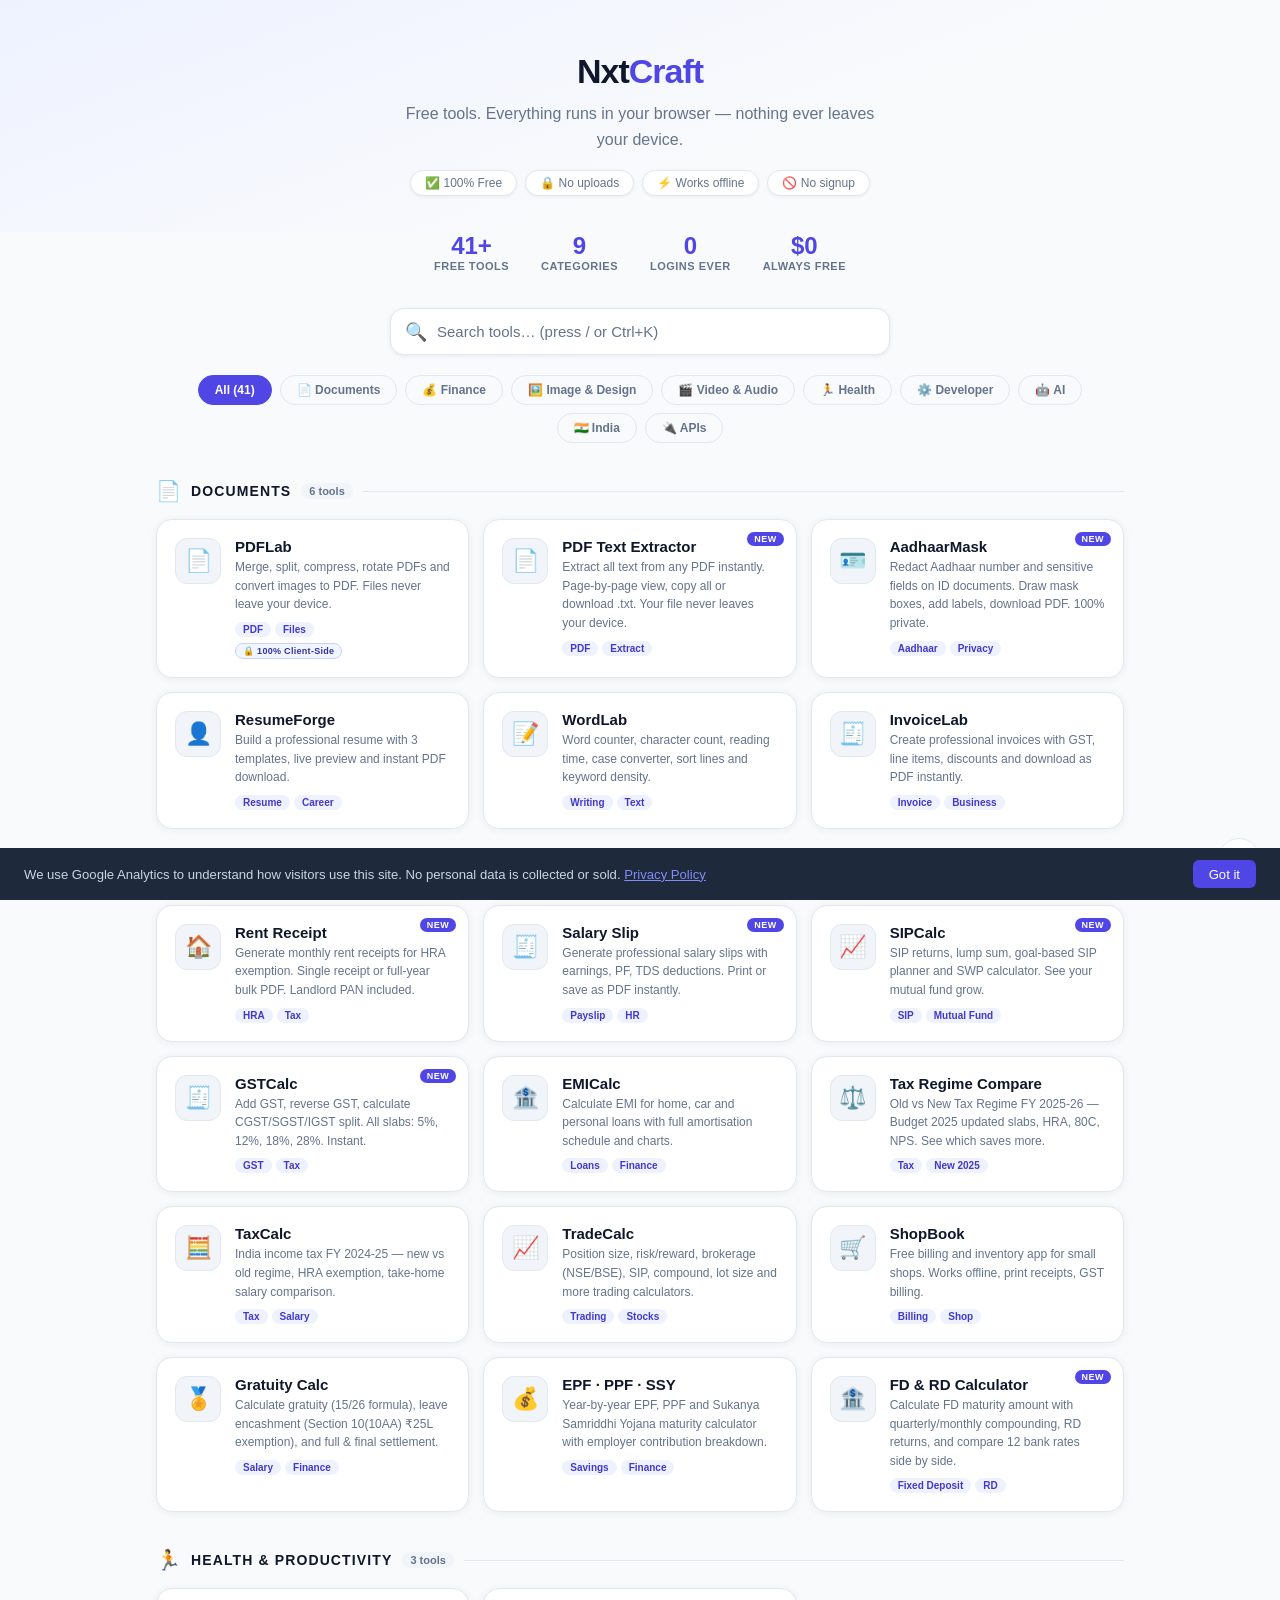
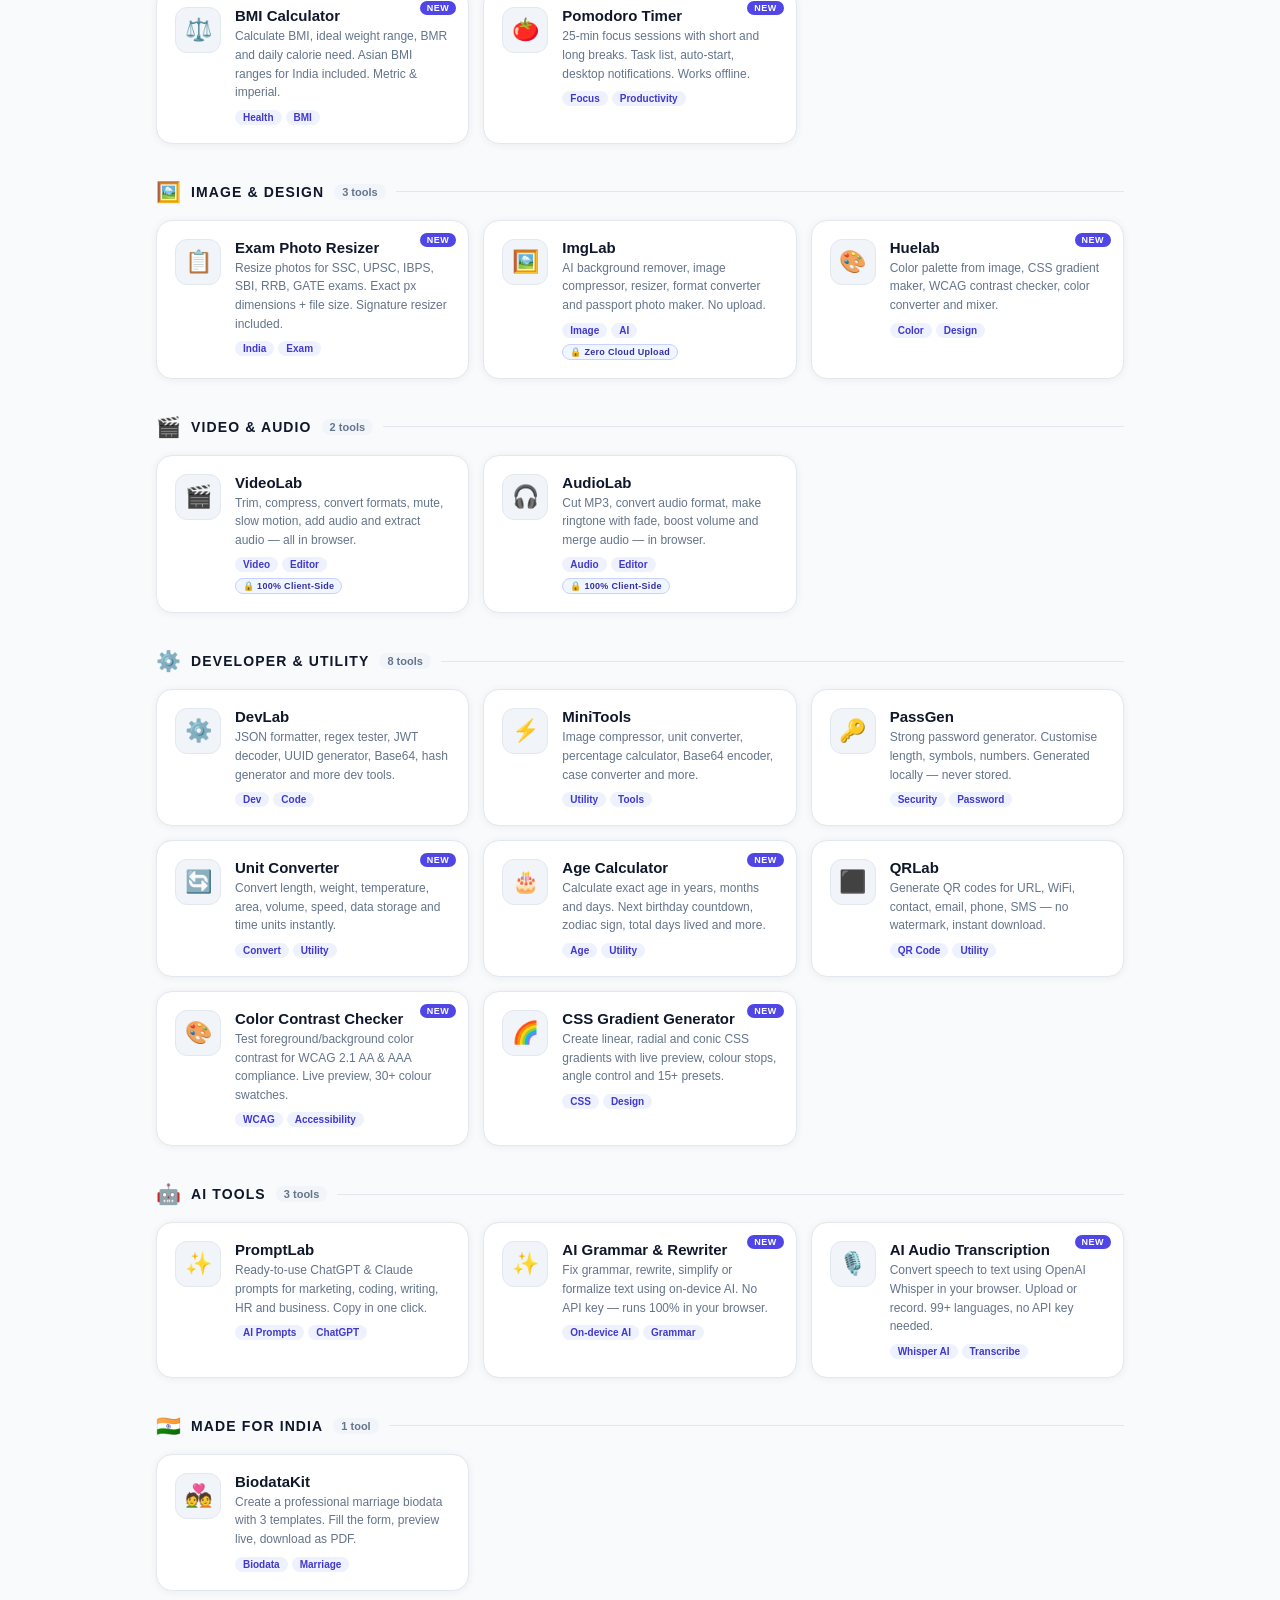
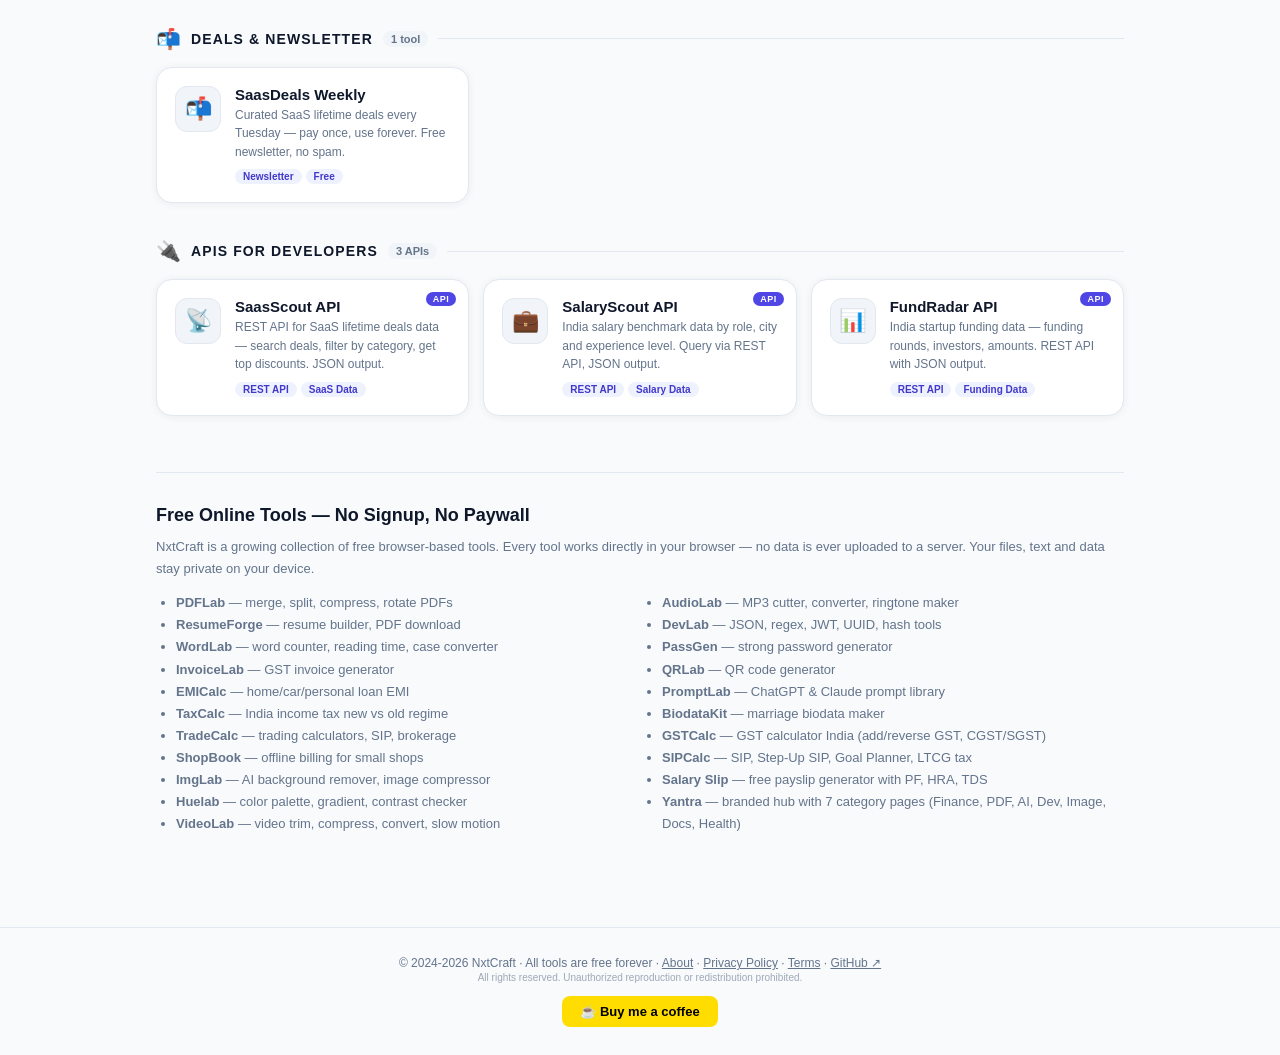
==== commit 978992f5: "Add Tax Regime Compare tool to hub grid Co-Authored-By: Claude Sonnet 4.6 <noreply@anthropic.com>" ====
--- a/index.html
+++ b/index.html
@@ -319,6 +319,14 @@
           <div class="tool-tags"><span class="tag" style="background:#2d1b4e;color:#a78bfa;">Loans</span><span class="tag" style="background:#2d1b4e;color:#a78bfa;">Finance</span></div>
         </div>
       </a>
+      <a class="tool-card" href="https://nxtcraft.github.io/taxregime/" target="_blank" rel="noopener" data-tags="old vs new tax regime calculator FY 2025-26 budget 2025 income tax comparison 87A rebate">
+        <div class="tool-icon" style="background:#1a1230;">⚖️</div>
+        <div class="tool-info">
+          <div class="tool-name">Tax Regime Compare</div>
+          <div class="tool-desc">Old vs New Tax Regime FY 2025-26 — Budget 2025 updated slabs, HRA, 80C, NPS. See which saves more.</div>
+          <div class="tool-tags"><span class="tag" style="background:#2e1f08;color:#fbbf24;">Tax</span><span class="tag" style="background:#1a2e08;color:#86efac;">New 2025</span></div>
+        </div>
+      </a>
       <a class="tool-card" href="taxcalc/" target="_blank" rel="noopener" data-tags="income tax calculator india new regime old regime 2024-25 HRA take home salary">
         <div class="tool-icon" style="background:#1f1a12;">🧮</div>
         <div class="tool-info">
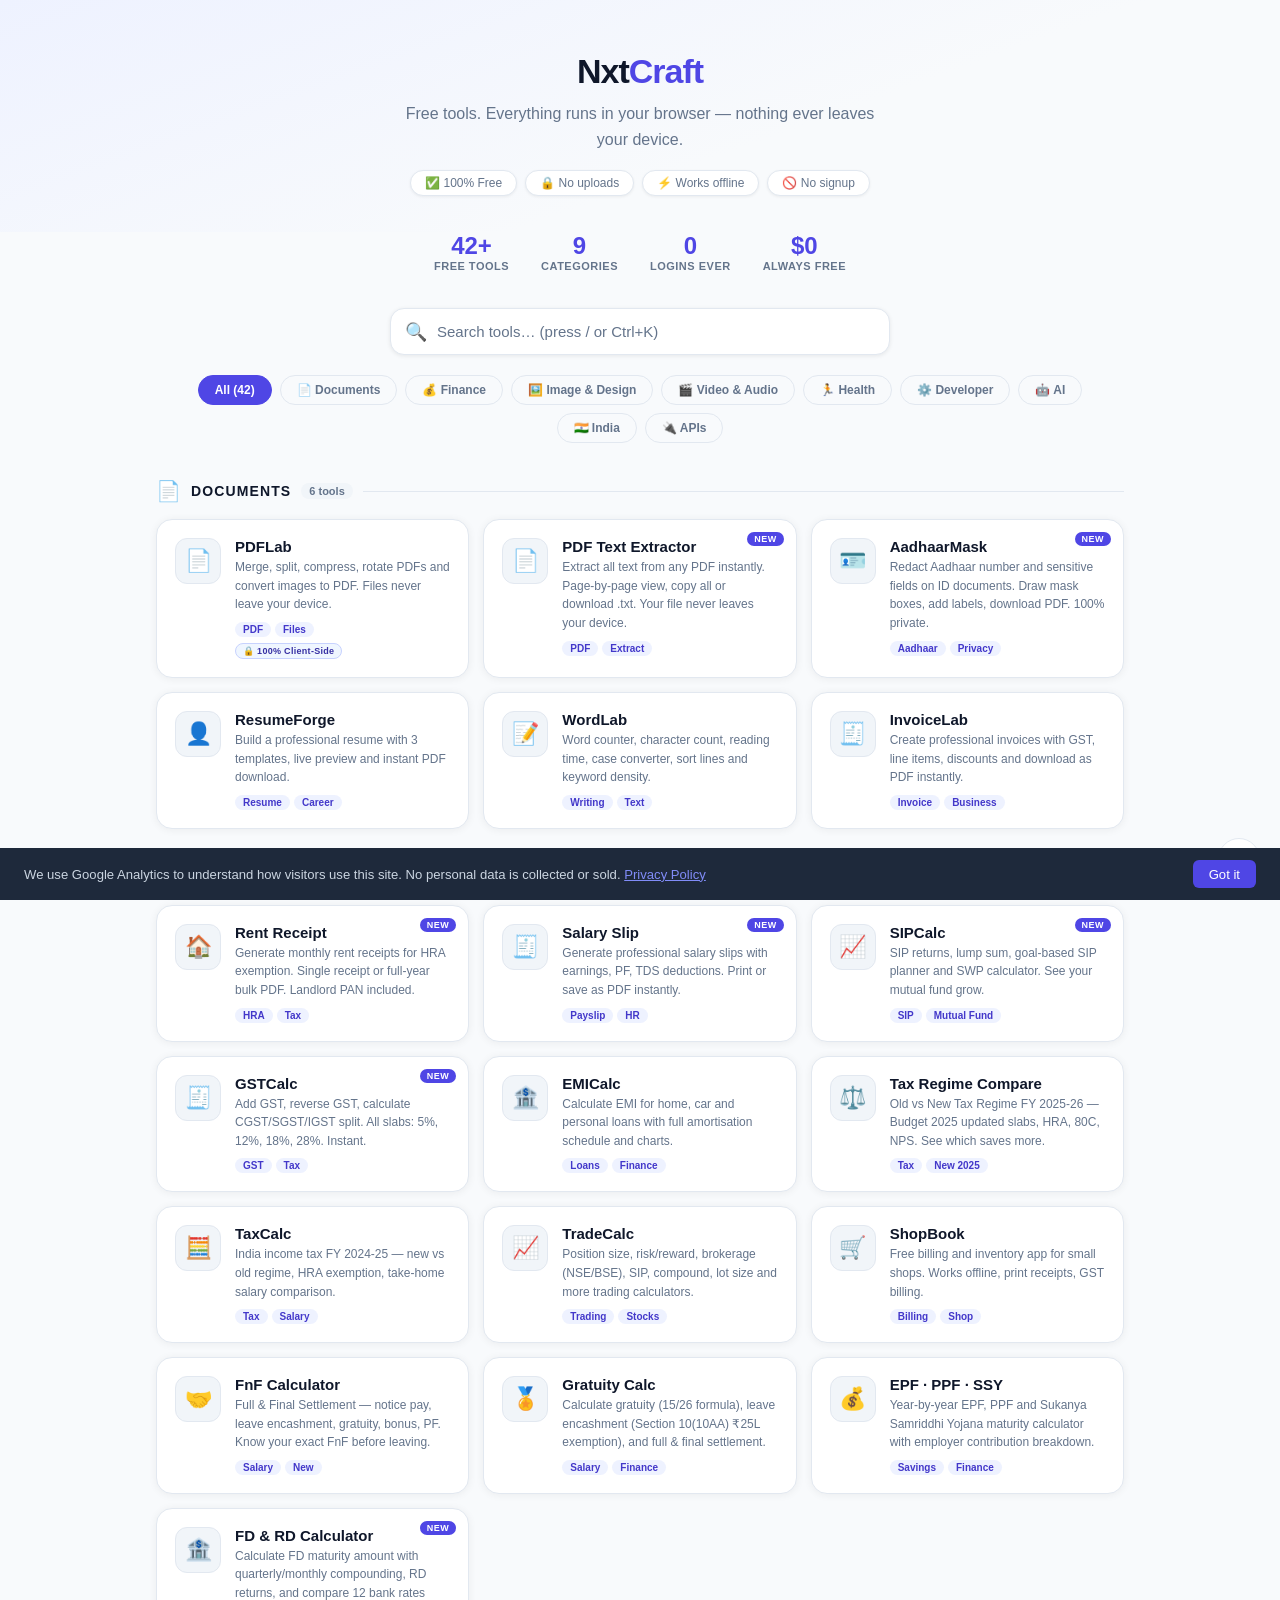
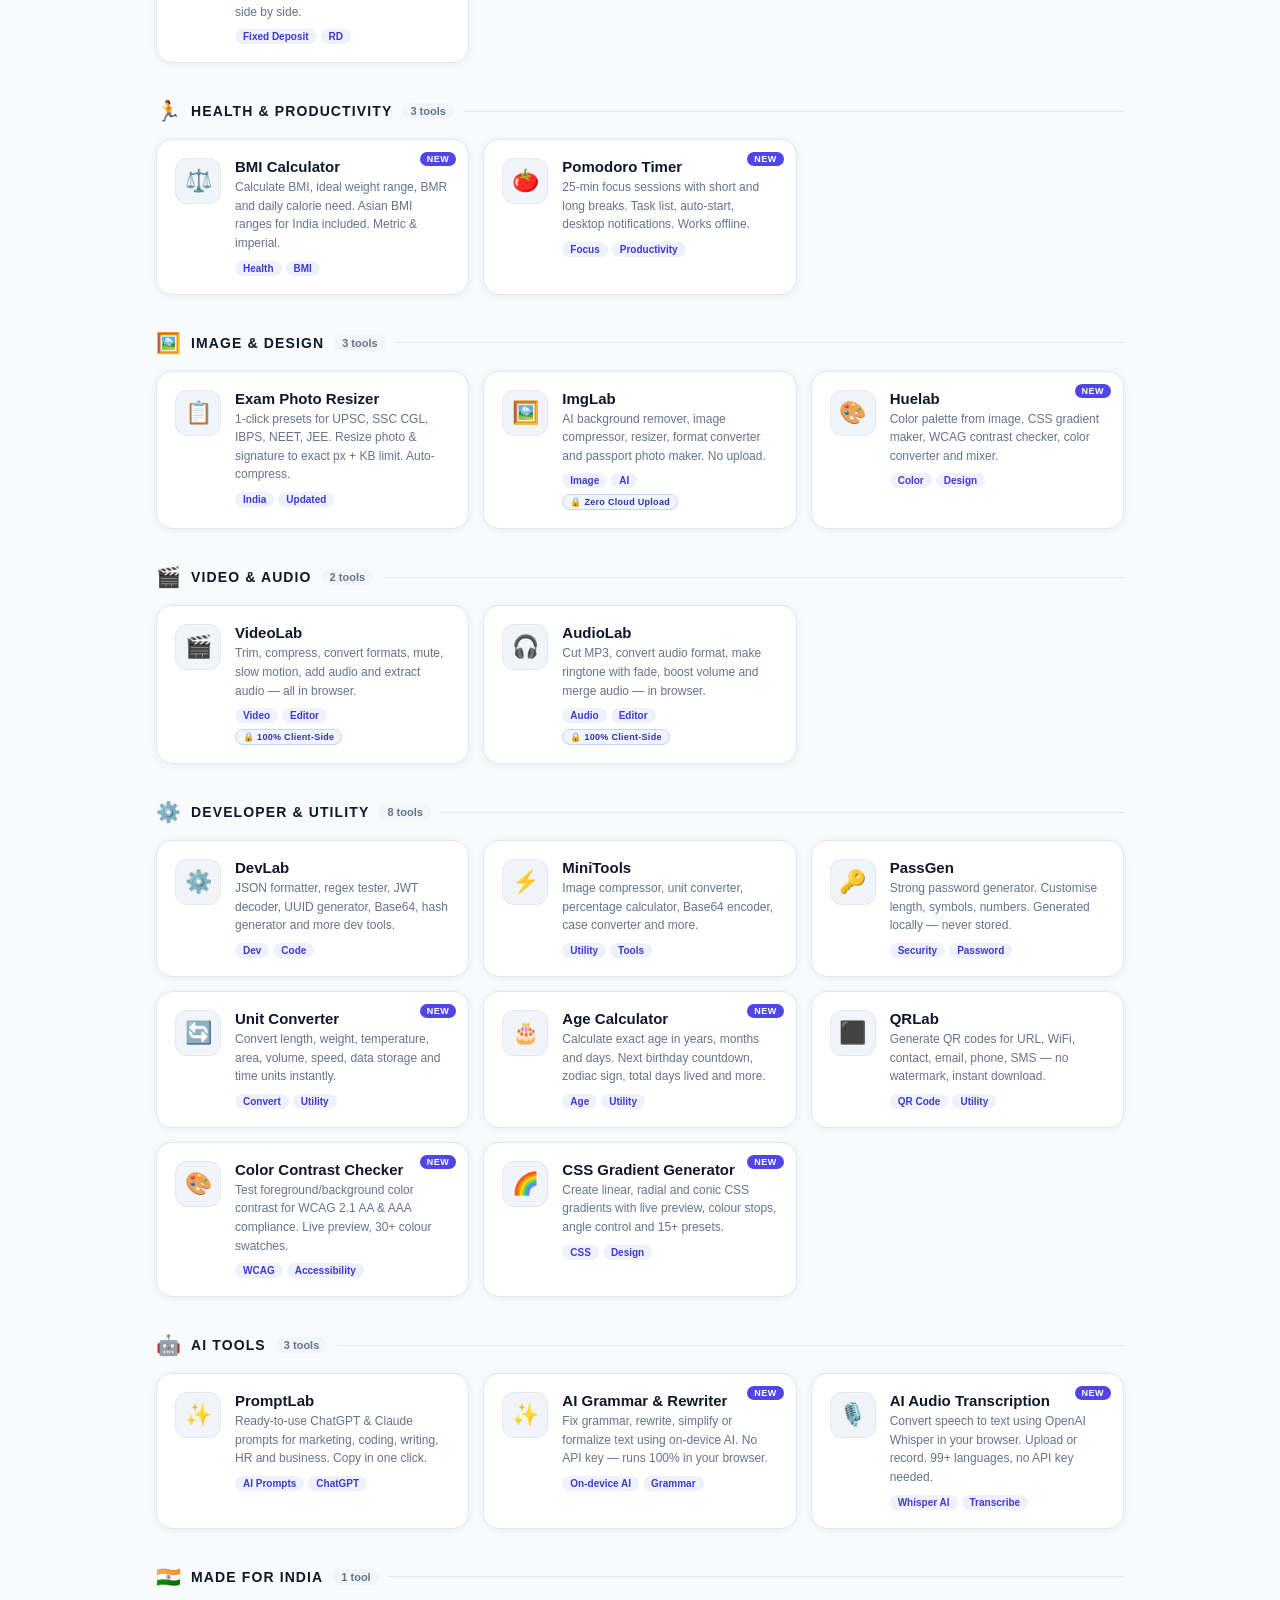
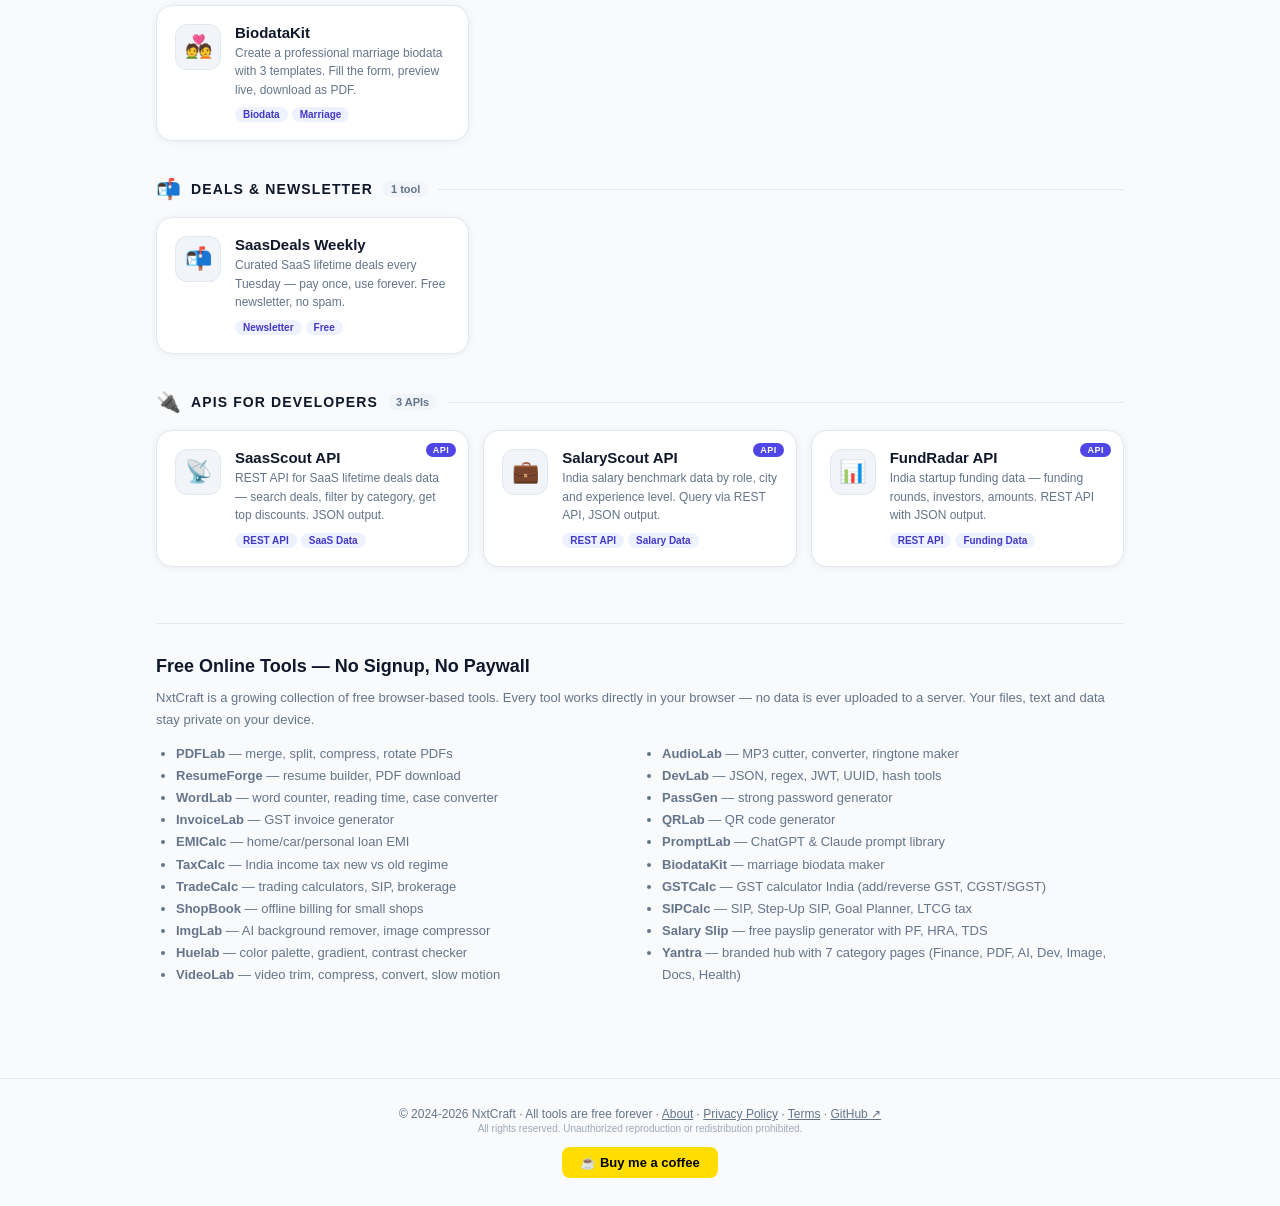
==== commit c038a158: "Add FnF Calculator and update Exam Photo Resizer card in hub Co-Authored-By: Claude Sonnet 4.6 <nore" ====
--- a/index.html
+++ b/index.html
@@ -351,6 +351,14 @@
           <div class="tool-tags"><span class="tag" style="background:#2a1a08;color:#fb923c;">Billing</span><span class="tag" style="background:#2a1a08;color:#fb923c;">Shop</span></div>
         </div>
       </a>
+      <a class="tool-card" href="https://nxtcraft.github.io/fnfcalc/" target="_blank" rel="noopener" data-tags="full final settlement FnF calculator India notice pay leave encashment gratuity last working day FnF amount resign">
+        <div class="tool-icon" style="background:#1a0d2e;">🤝</div>
+        <div class="tool-info">
+          <div class="tool-name">FnF Calculator</div>
+          <div class="tool-desc">Full &amp; Final Settlement — notice pay, leave encashment, gratuity, bonus, PF. Know your exact FnF before leaving.</div>
+          <div class="tool-tags"><span class="tag" style="background:#1a1200;color:#fbbf24;">Salary</span><span class="tag" style="background:#1a2e08;color:#86efac;">New</span></div>
+        </div>
+      </a>
       <a class="tool-card" href="gratuity/" target="_blank" rel="noopener" data-tags="gratuity calculator india leave encashment calculator full final settlement f&f payment of gratuity act section 10 10aa">
         <div class="tool-icon" style="background:#1a1200;">🏅</div>
         <div class="tool-info">
@@ -418,14 +426,13 @@
       <div class="section-line"></div>
     </div>
     <div class="grid">
-      <a class="tool-card" href="imglab/#exam" target="_blank" rel="noopener" data-tags="exam photo resize ssc upsc ibps sbi rrb gate neet signature resize government exam photo size india">
+      <a class="tool-card" href="https://nxtcraft.github.io/examphoto/" target="_blank" rel="noopener" data-tags="exam photo resize UPSC SSC CGL IBPS NEET JEE SBI PO signature resize 20kb 50kb sarkari exam photo size india government exam">
         <div class="tool-icon" style="background:#1e1b2e;">📋</div>
         <div class="tool-info">
           <div class="tool-name">Exam Photo Resizer</div>
-          <div class="tool-desc">Resize photos for SSC, UPSC, IBPS, SBI, RRB, GATE exams. Exact px dimensions + file size. Signature resizer included.</div>
-          <div class="tool-tags"><span class="tag" style="background:#2d1b4e;color:#a78bfa;">India</span><span class="tag" style="background:#2d1b4e;color:#a78bfa;">Exam</span></div>
-        </div>
-        <span class="new-badge">NEW</span>
+          <div class="tool-desc">1-click presets for UPSC, SSC CGL, IBPS, NEET, JEE. Resize photo &amp; signature to exact px + KB limit. Auto-compress.</div>
+          <div class="tool-tags"><span class="tag" style="background:#2d1b4e;color:#a78bfa;">India</span><span class="tag" style="background:#1a2e08;color:#86efac;">Updated</span></div>
+        </div>
       </a>
       <a class="tool-card" href="imglab/" target="_blank" rel="noopener" data-tags="remove background image compressor resize image convert png jpg webp passport photo background remover free compress photo">
         <div class="tool-icon" style="background:#1e1b2e;">🖼️</div>
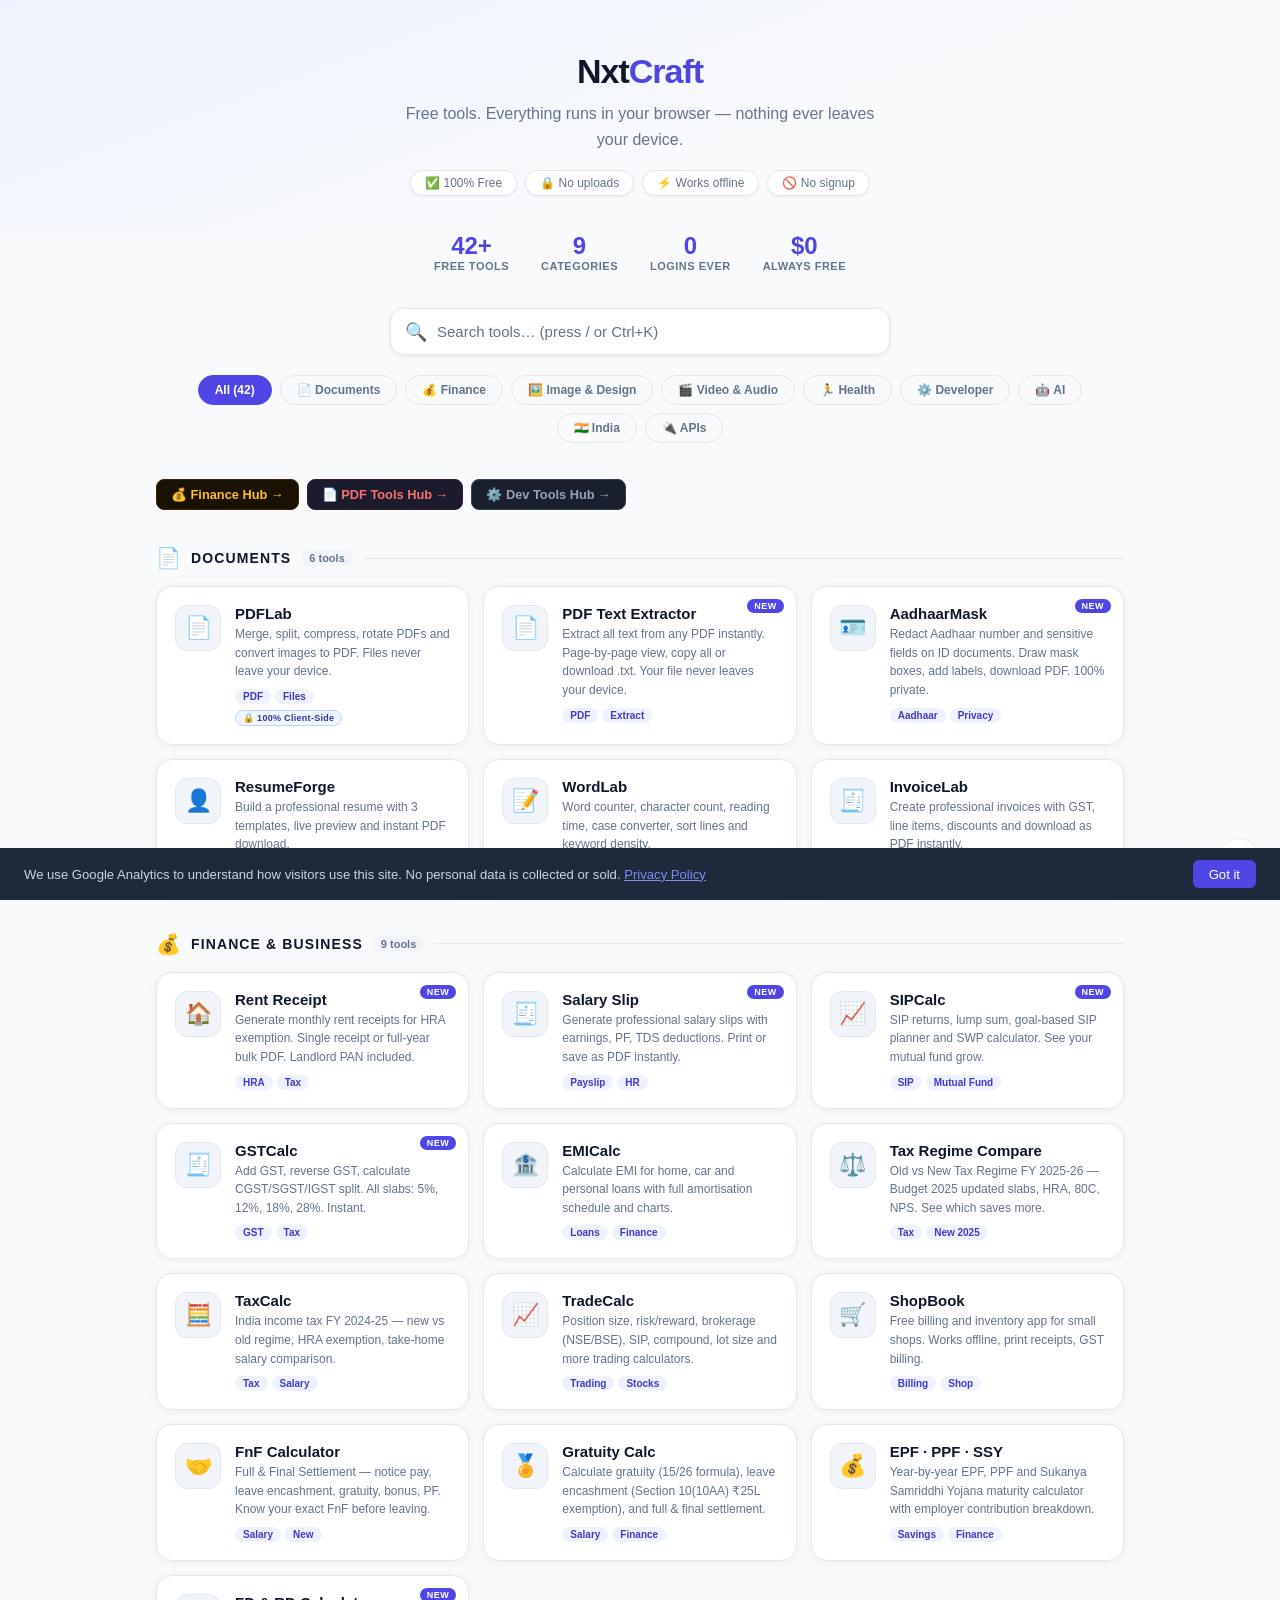
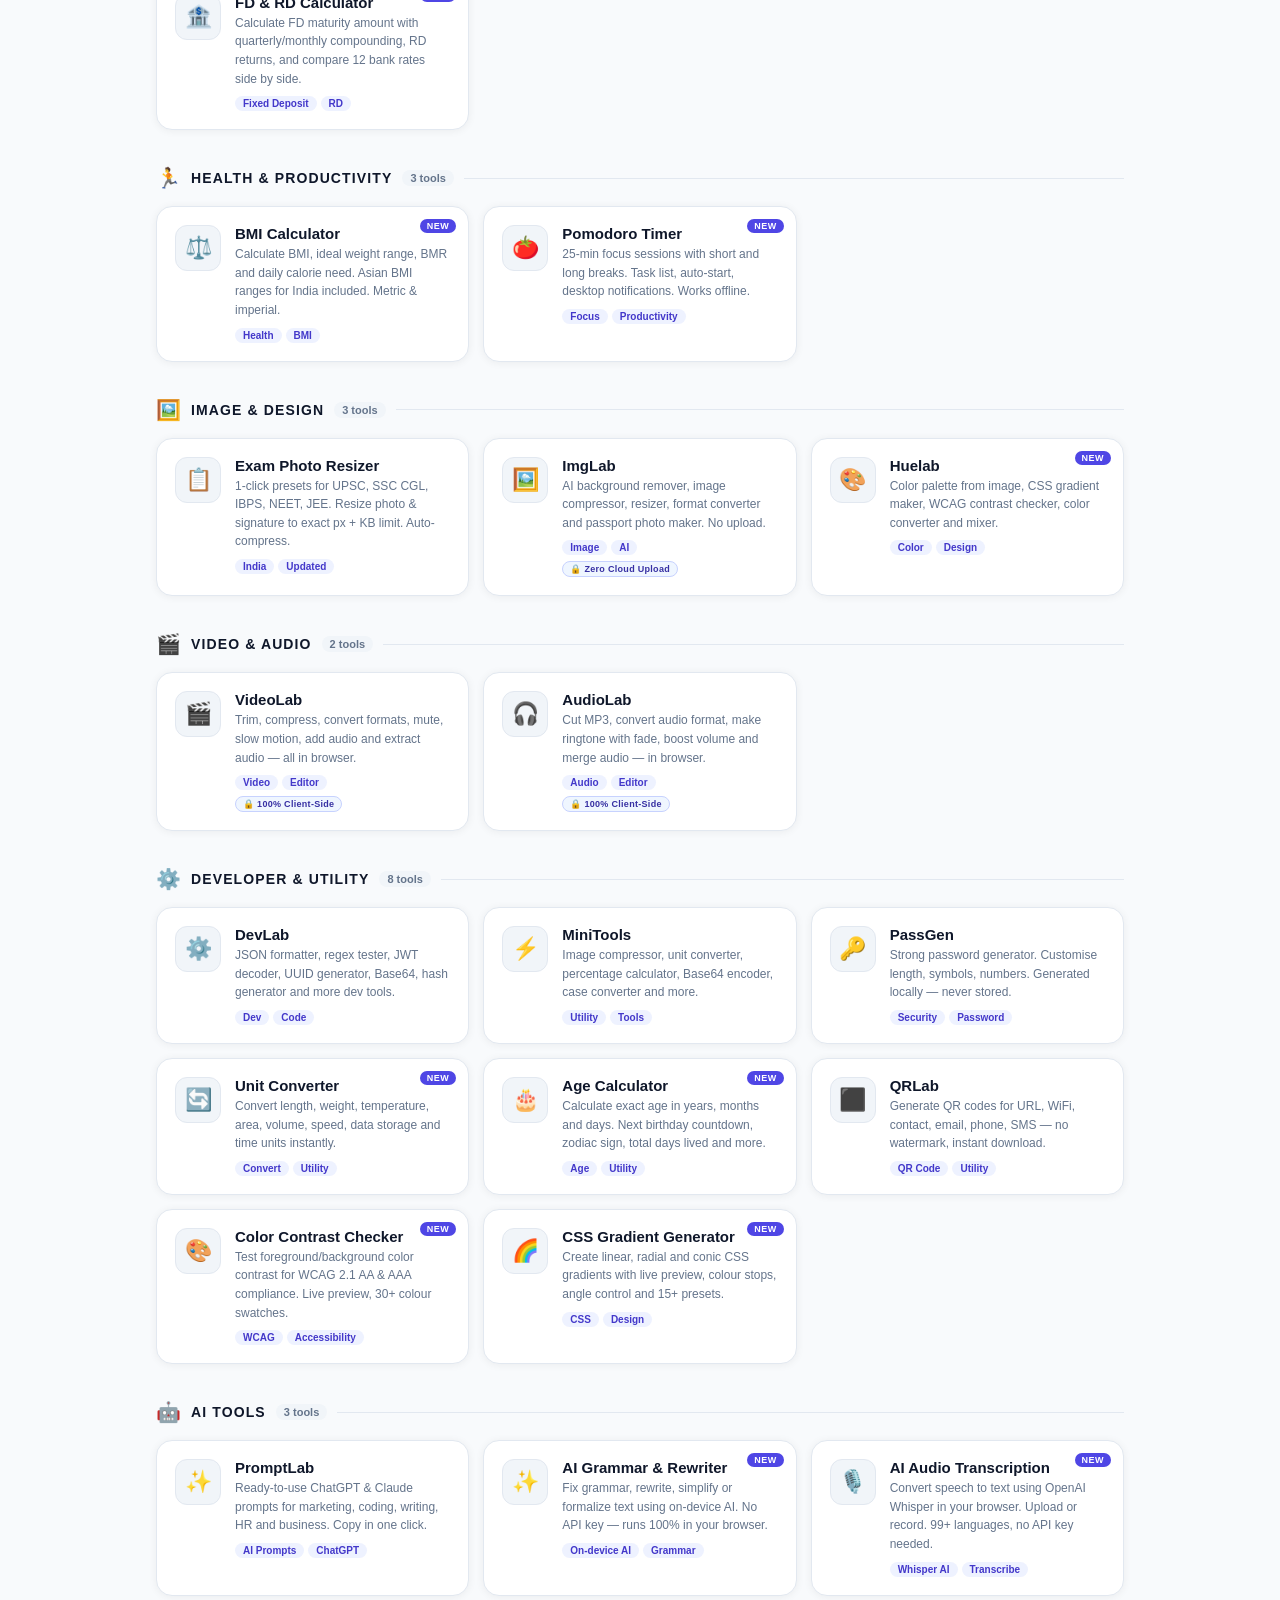
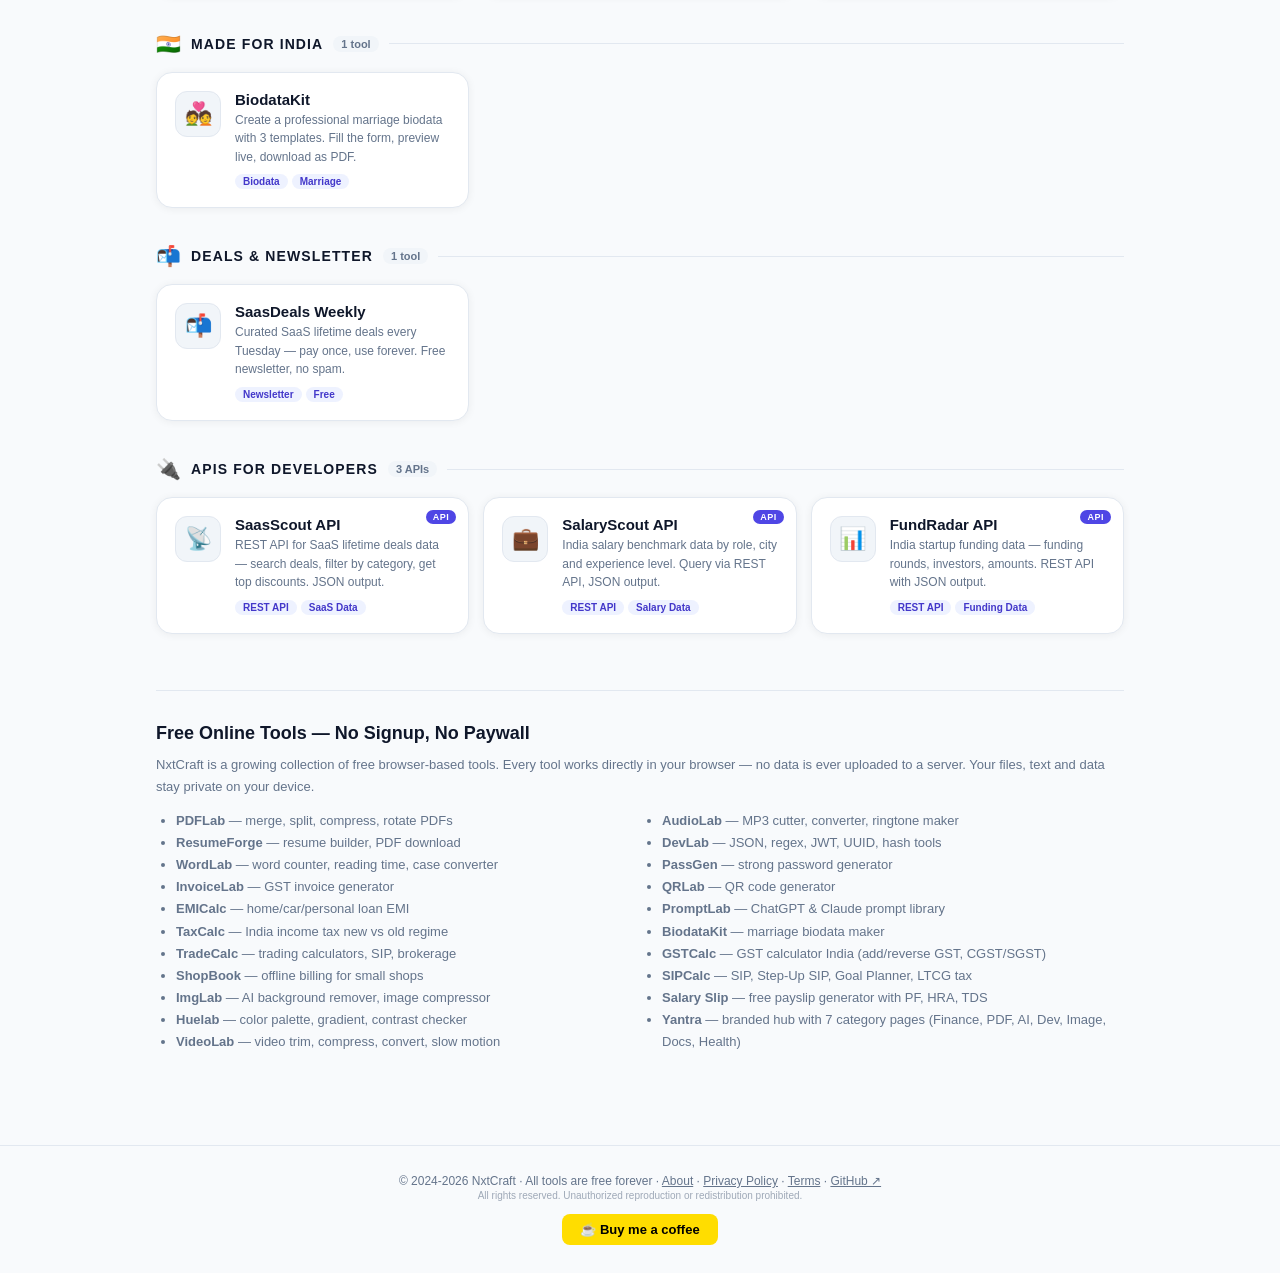
==== commit 423ea535: "Add category hub pages: /finance/, /pdf-tools/, /dev-tools/ SEO-focused landing pages for each tool " ====
--- a/index.html
+++ b/index.html
@@ -203,6 +203,13 @@
     <button class="chip" onclick="filterCat('api',this)">🔌 APIs</button>
   </div>
 
+  <!-- Category Hubs -->
+  <div style="display:flex;flex-wrap:wrap;gap:8px;margin:12px 0 20px">
+    <a href="/finance/" style="background:#1a1200;border:1px solid #422006;border-radius:8px;padding:7px 14px;color:#fbbf24;text-decoration:none;font-size:.8rem;font-weight:600">💰 Finance Hub →</a>
+    <a href="/pdf-tools/" style="background:#1c1b2e;border:1px solid #3b1d28;border-radius:8px;padding:7px 14px;color:#f87171;text-decoration:none;font-size:.8rem;font-weight:600">📄 PDF Tools Hub →</a>
+    <a href="/dev-tools/" style="background:#1a1f2e;border:1px solid #334155;border-radius:8px;padding:7px 14px;color:#94a3b8;text-decoration:none;font-size:.8rem;font-weight:600">⚙️ Dev Tools Hub →</a>
+  </div>
+
   <!-- DOCUMENTS -->
   <div class="section-block" data-cat="documents">
     <div class="section-header">
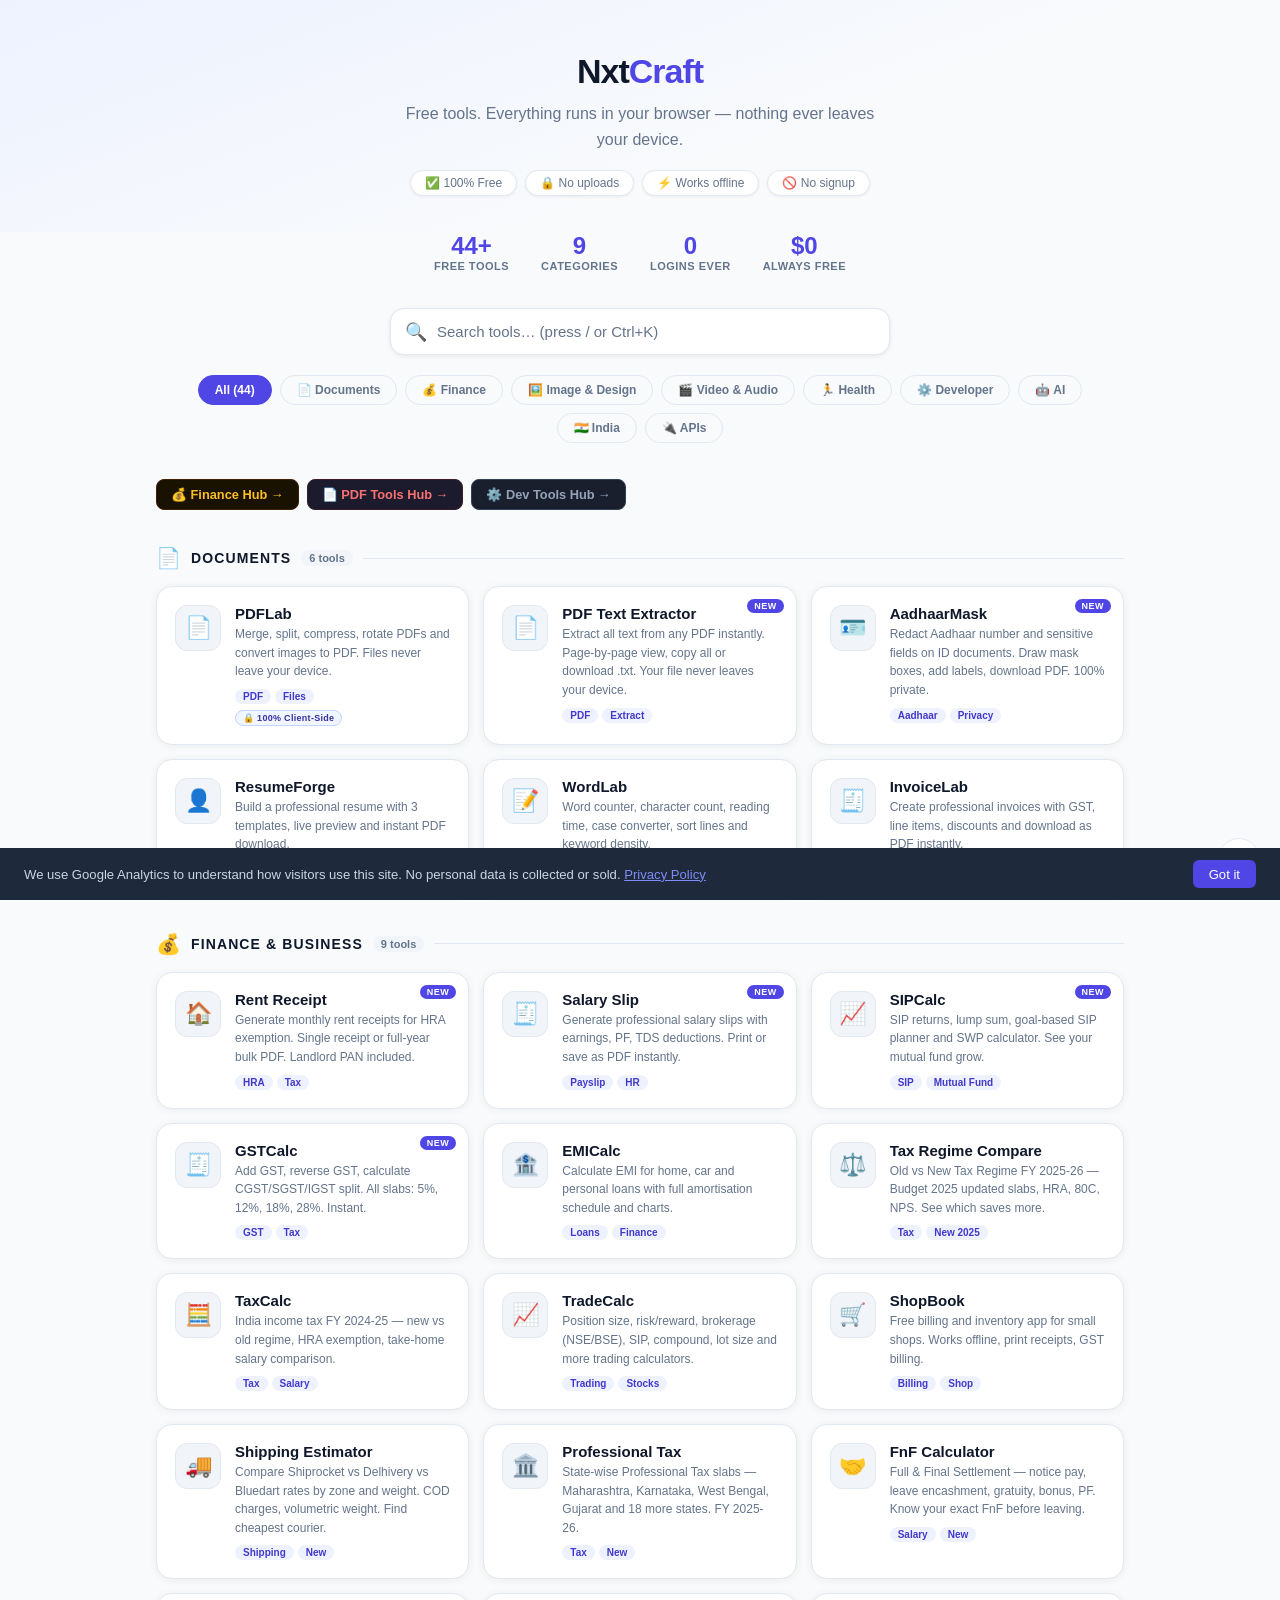
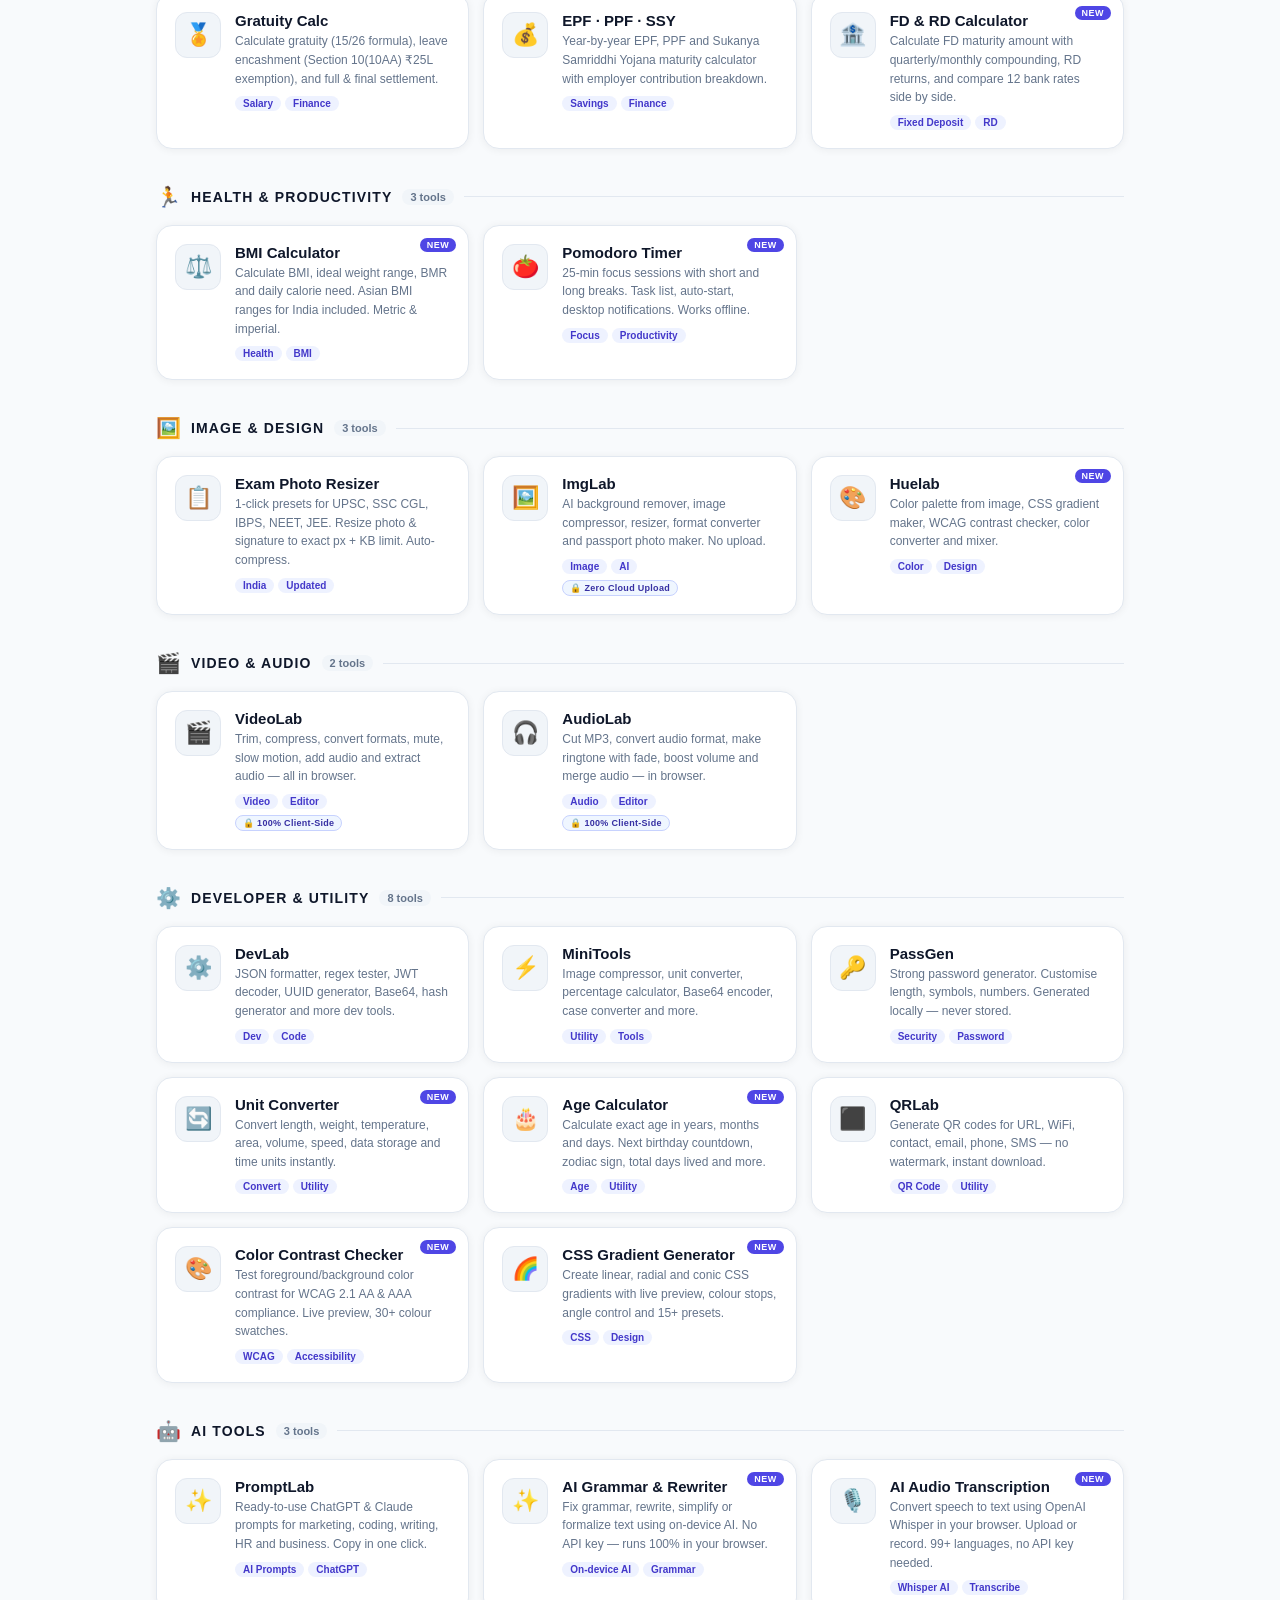
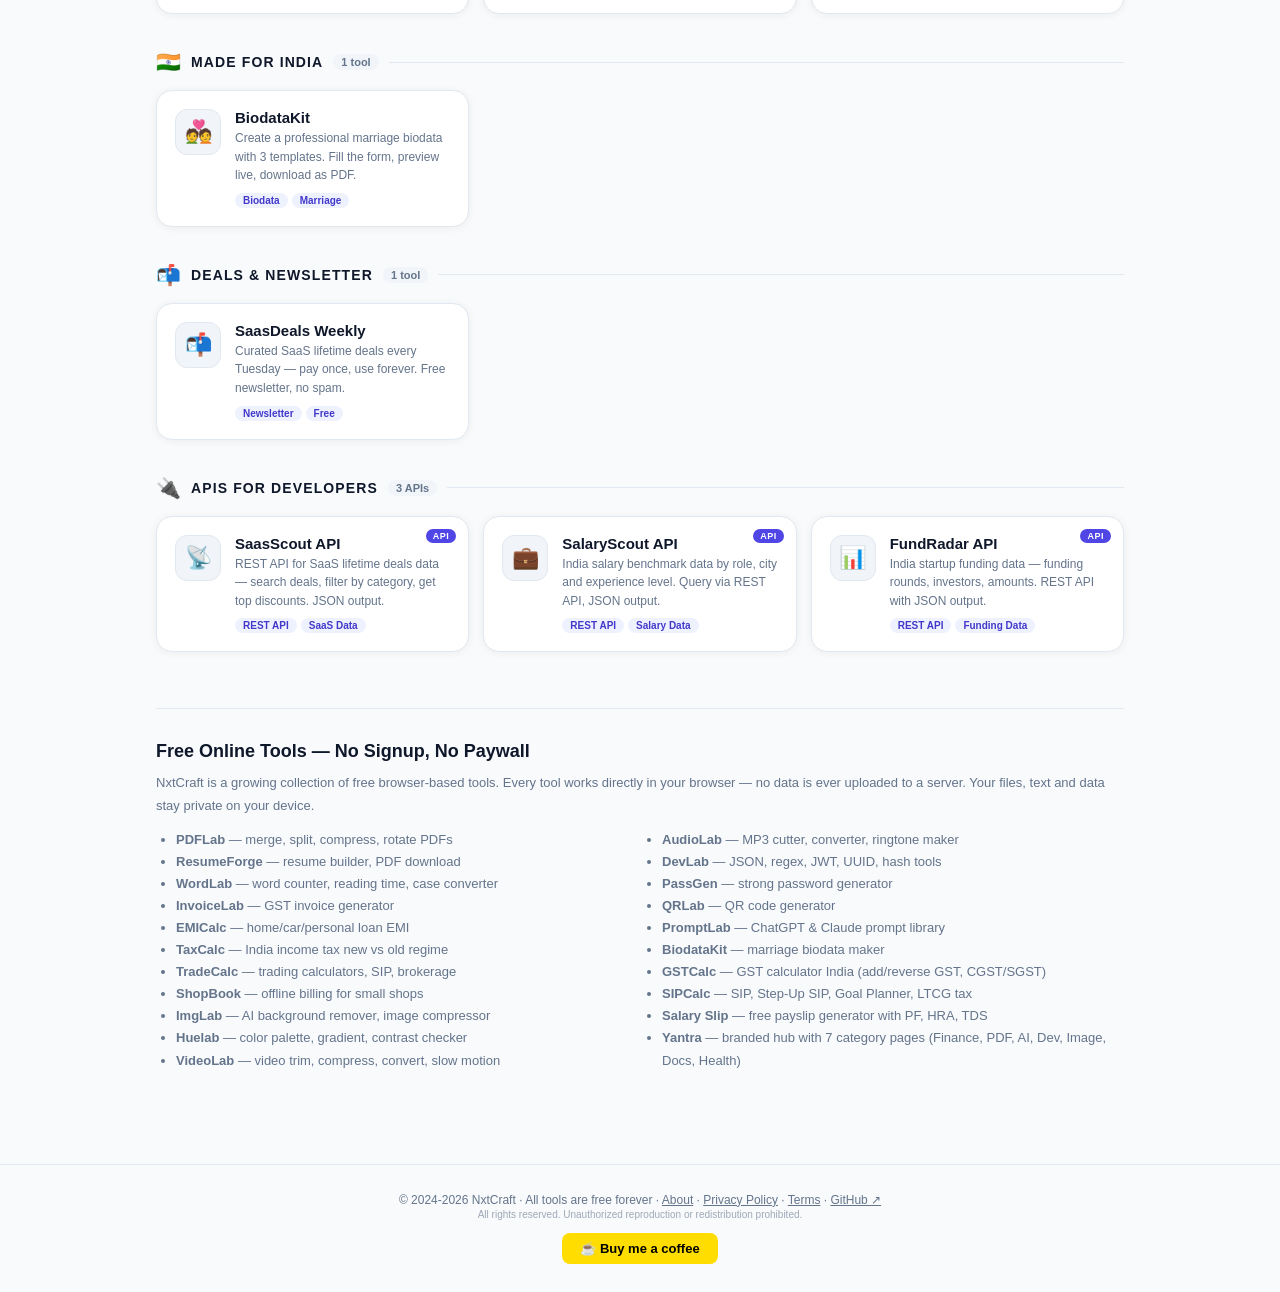
==== commit 4a72edaa: "feat: add Shipping Estimator and Professional Tax cards to hub and finance hubs New tools: shopbook/" ====
--- a/index.html
+++ b/index.html
@@ -326,7 +326,7 @@
           <div class="tool-tags"><span class="tag" style="background:#2d1b4e;color:#a78bfa;">Loans</span><span class="tag" style="background:#2d1b4e;color:#a78bfa;">Finance</span></div>
         </div>
       </a>
-      <a class="tool-card" href="https://nxtcraft.github.io/taxregime/" target="_blank" rel="noopener" data-tags="old vs new tax regime calculator FY 2025-26 budget 2025 income tax comparison 87A rebate">
+      <a class="tool-card" href="https://nxtcraft.github.io/taxcalc/regime/" target="_blank" rel="noopener" data-tags="old vs new tax regime calculator FY 2025-26 budget 2025 income tax comparison 87A rebate">
         <div class="tool-icon" style="background:#1a1230;">⚖️</div>
         <div class="tool-info">
           <div class="tool-name">Tax Regime Compare</div>
@@ -358,7 +358,23 @@
           <div class="tool-tags"><span class="tag" style="background:#2a1a08;color:#fb923c;">Billing</span><span class="tag" style="background:#2a1a08;color:#fb923c;">Shop</span></div>
         </div>
       </a>
-      <a class="tool-card" href="https://nxtcraft.github.io/fnfcalc/" target="_blank" rel="noopener" data-tags="full final settlement FnF calculator India notice pay leave encashment gratuity last working day FnF amount resign">
+      <a class="tool-card" href="https://nxtcraft.github.io/shopbook/shipping/" target="_blank" rel="noopener" data-tags="shipping rate calculator India Shiprocket Delhivery Bluedart courier compare e-commerce COD charges volumetric weight">
+        <div class="tool-icon" style="background:#1a1200;">🚚</div>
+        <div class="tool-info">
+          <div class="tool-name">Shipping Estimator</div>
+          <div class="tool-desc">Compare Shiprocket vs Delhivery vs Bluedart rates by zone and weight. COD charges, volumetric weight. Find cheapest courier.</div>
+          <div class="tool-tags"><span class="tag" style="background:#2a1a08;color:#fb923c;">Shipping</span><span class="tag" style="background:#1a2e08;color:#86efac;">New</span></div>
+        </div>
+      </a>
+      <a class="tool-card" href="https://nxtcraft.github.io/taxcalc/prof-tax/" target="_blank" rel="noopener" data-tags="professional tax calculator India state wise PT Maharashtra Karnataka West Bengal salary deduction">
+        <div class="tool-icon" style="background:#2e1f08;">🏛️</div>
+        <div class="tool-info">
+          <div class="tool-name">Professional Tax</div>
+          <div class="tool-desc">State-wise Professional Tax slabs — Maharashtra, Karnataka, West Bengal, Gujarat and 18 more states. FY 2025-26.</div>
+          <div class="tool-tags"><span class="tag" style="background:#2e1f08;color:#fbbf24;">Tax</span><span class="tag" style="background:#1a2e08;color:#86efac;">New</span></div>
+        </div>
+      </a>
+      <a class="tool-card" href="https://nxtcraft.github.io/gratuity/fnf/" target="_blank" rel="noopener" data-tags="full final settlement FnF calculator India notice pay leave encashment gratuity last working day FnF amount resign">
         <div class="tool-icon" style="background:#1a0d2e;">🤝</div>
         <div class="tool-info">
           <div class="tool-name">FnF Calculator</div>
@@ -433,7 +449,7 @@
       <div class="section-line"></div>
     </div>
     <div class="grid">
-      <a class="tool-card" href="https://nxtcraft.github.io/examphoto/" target="_blank" rel="noopener" data-tags="exam photo resize UPSC SSC CGL IBPS NEET JEE SBI PO signature resize 20kb 50kb sarkari exam photo size india government exam">
+      <a class="tool-card" href="https://nxtcraft.github.io/imagecraft/exam/" target="_blank" rel="noopener" data-tags="exam photo resize UPSC SSC CGL IBPS NEET JEE SBI PO signature resize 20kb 50kb sarkari exam photo size india government exam">
         <div class="tool-icon" style="background:#1e1b2e;">📋</div>
         <div class="tool-info">
           <div class="tool-name">Exam Photo Resizer</div>
